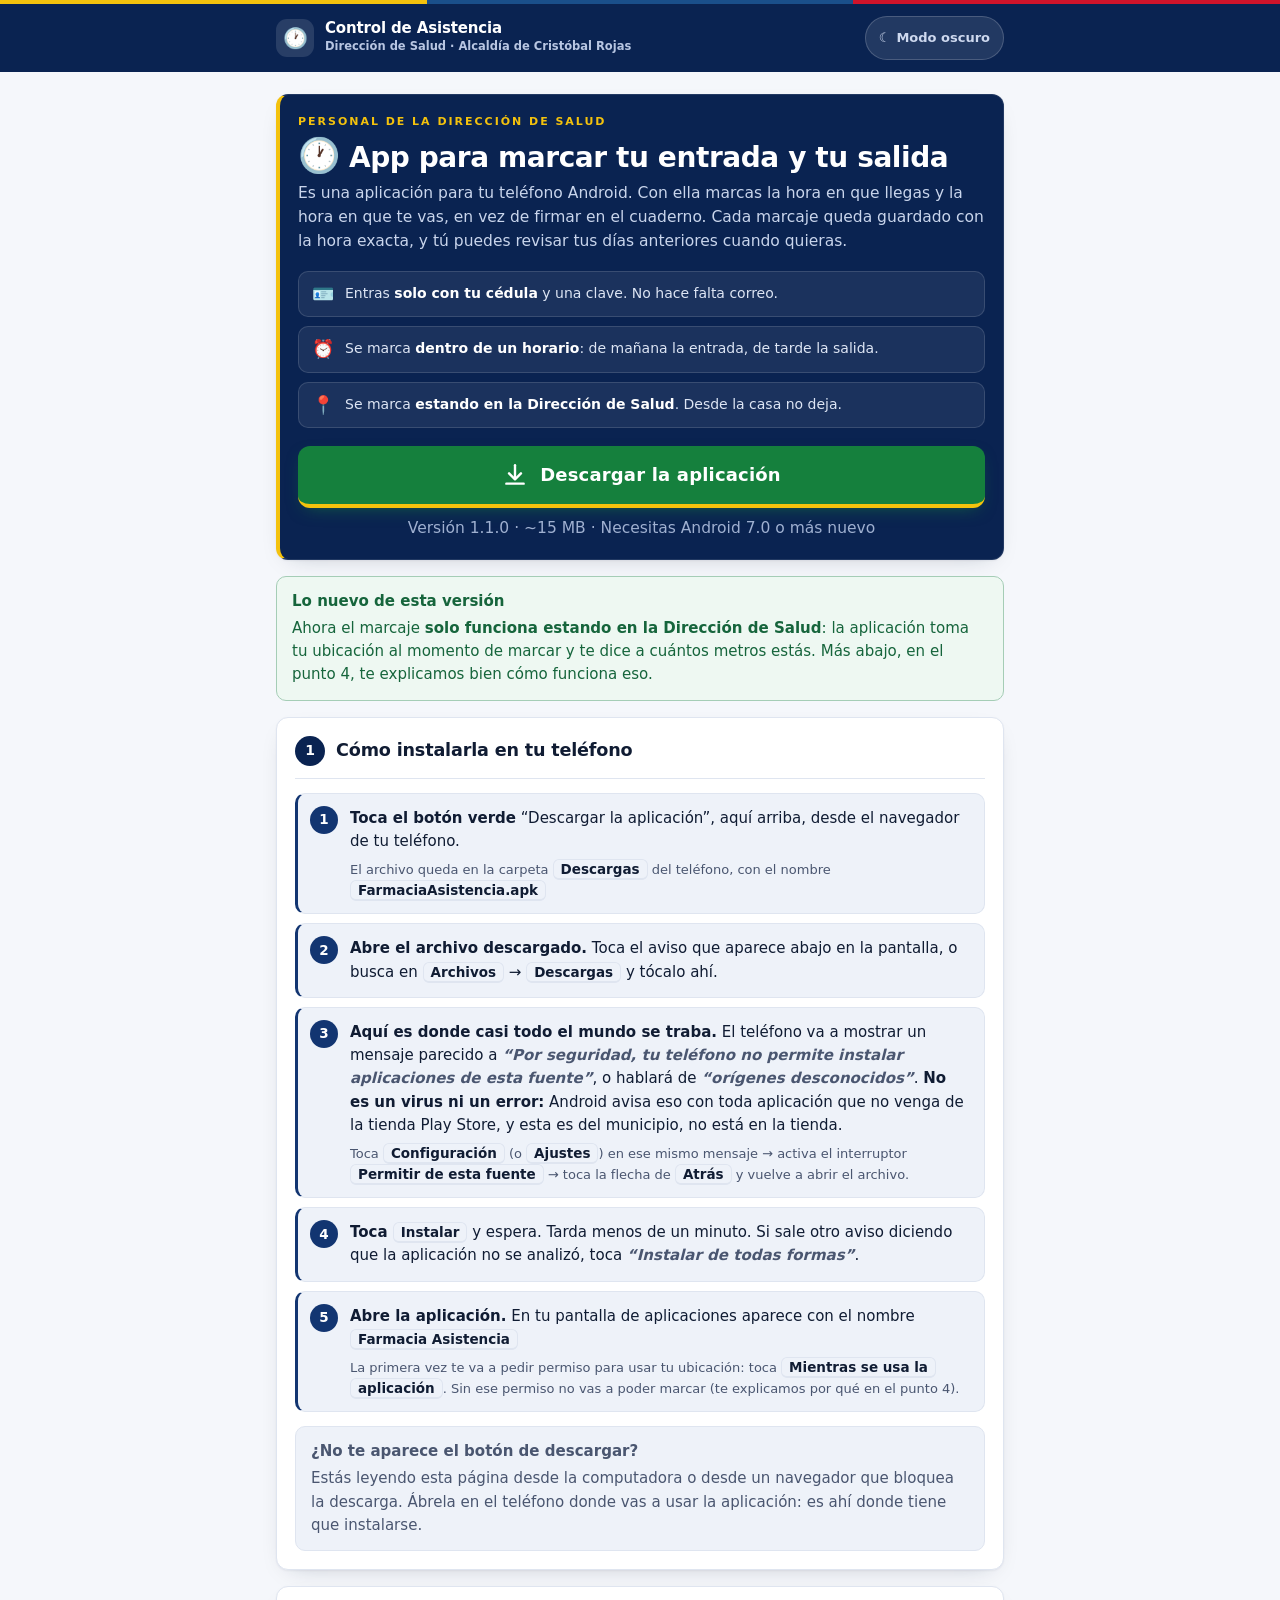
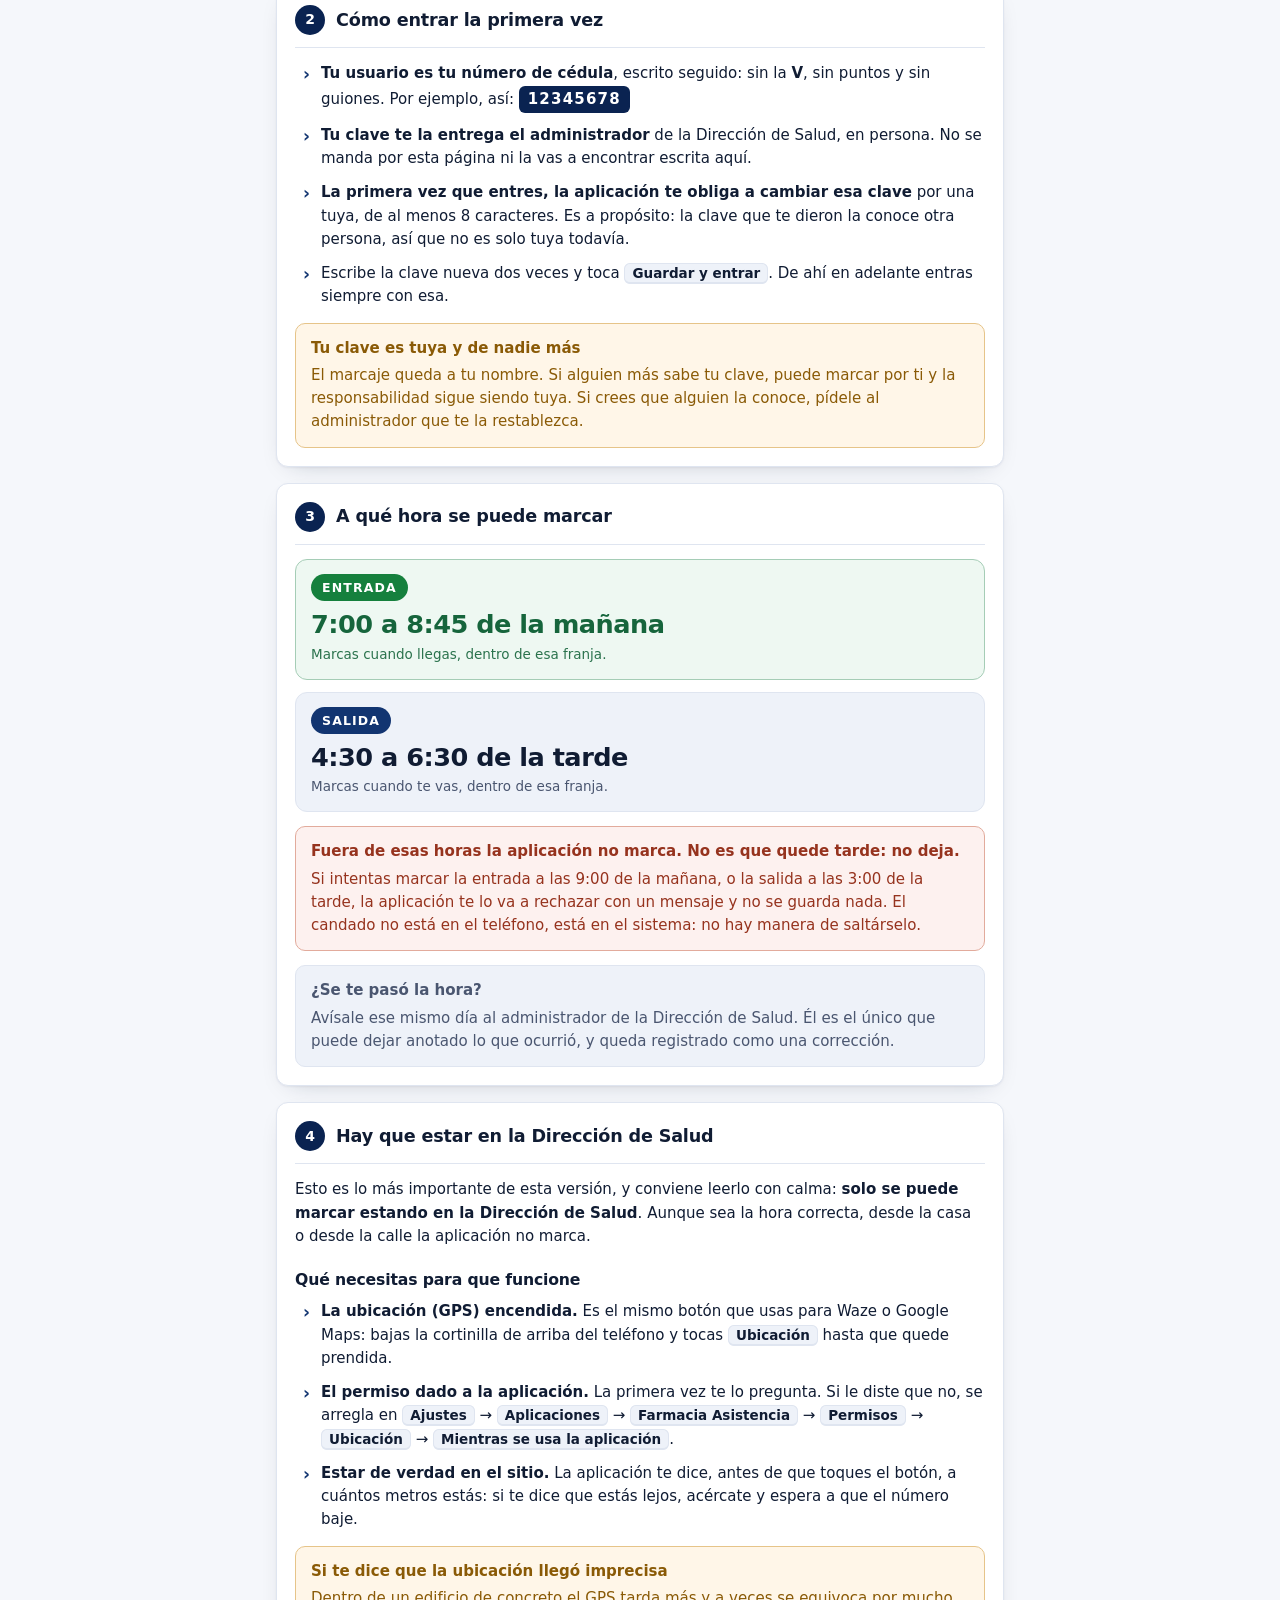
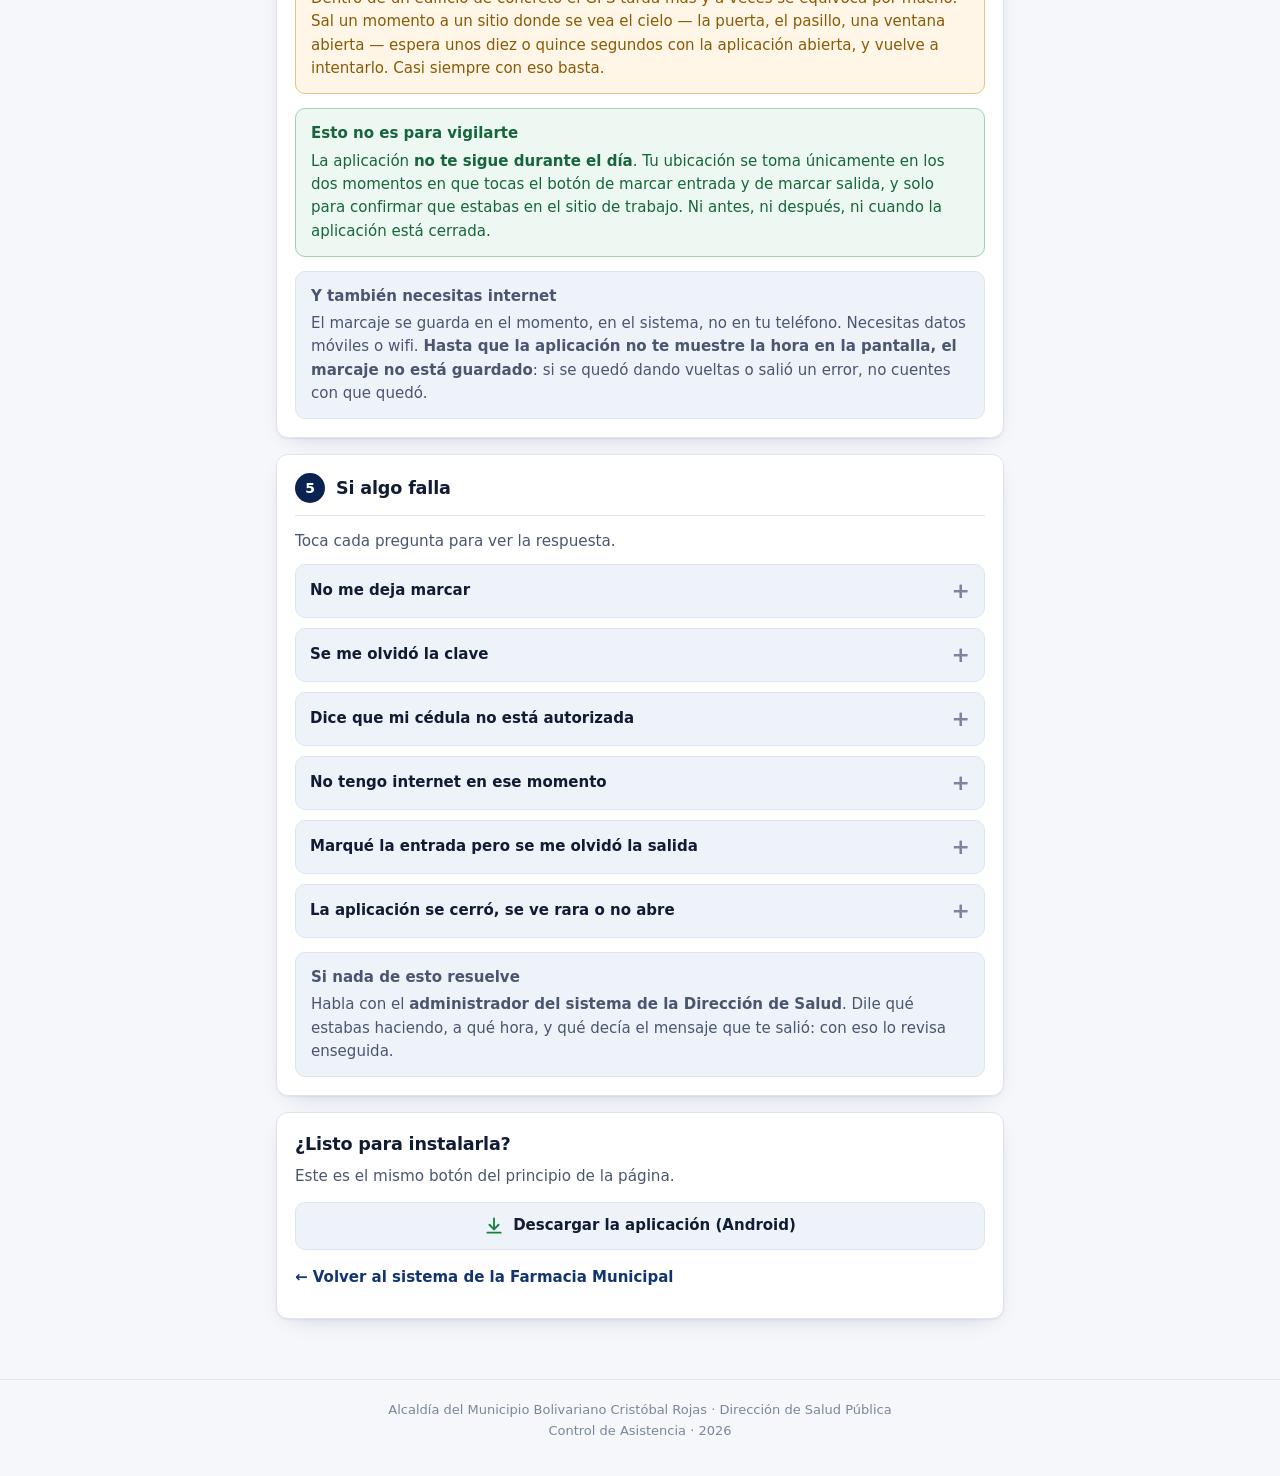
==== app-asistencia.html @ 8bdee4b4 "Ahora puedes elegir sistema arriba: Farmacia o Control de asistencia El selector sale en la barra az" ====
<!doctype html>
<html lang="es">
<head>
<meta charset="utf-8">
<meta name="viewport" content="width=device-width, initial-scale=1, viewport-fit=cover">
<title>App de Asistencia · Dirección de Salud</title>
<meta name="description" content="Descarga la aplicación con la que el personal de la Dirección de Salud marca su entrada y su salida, y aprende a usarla paso a paso.">
<meta name="theme-color" content="#0a2351">
<link rel="icon" href="data:image/svg+xml,<svg xmlns='http://www.w3.org/2000/svg' viewBox='0 0 100 100'><text y='.9em' font-size='90'>🕐</text></svg>">
<style>
/* Los mismos colores del resto del sistema (ver index.html). */
:root{
  --navy:#0a2351; --navy-2:#123571; --gold:#f4c20d;
  --paper:#f5f7fb; --card:#ffffff; --rail:#eef2f9;
  --ink:#101c33; --ink-soft:#4a5670; --ink-faint:#7b869c;
  --line:#dfe5f0;
  --ok-bg:#eef8f2; --ok-line:#a5cdb6; --ok-ink:#16653c;
  --warn-bg:#fff6e8; --warn-line:#e6c489; --warn-ink:#8a5a06;
  --bad-bg:#fdf1ef; --bad-line:#e2ab9c; --bad-ink:#96331e;
  --verde:#15803d; --verde-2:#0f6e30;
  --r:12px; --pad:18px;
  --shadow:0 1px 2px rgba(16,28,51,.05), 0 8px 24px -14px rgba(16,28,51,.28);
}
@media (prefers-color-scheme:dark){
  :root:not([data-theme="light"]){
    --paper:#0b1220; --card:#141d2f; --rail:#101827;
    --ink:#e6ecf7; --ink-soft:#a7b2c8; --ink-faint:#7a8599; --line:#25314a;
    --ok-bg:#122419; --ok-line:#356041; --ok-ink:#8dd3a6;
    --warn-bg:#2a2113; --warn-line:#6d5626; --warn-ink:#e8c073;
    --bad-bg:#2b1917; --bad-line:#7a453a; --bad-ink:#f0a898;
    --verde:#17914a; --verde-2:#1aa354;
    --shadow:0 1px 2px rgba(0,0,0,.45), 0 10px 28px -16px rgba(0,0,0,.85);
  }
}
:root[data-theme="dark"]{
  --paper:#0b1220; --card:#141d2f; --rail:#101827;
  --ink:#e6ecf7; --ink-soft:#a7b2c8; --ink-faint:#7a8599; --line:#25314a;
  --ok-bg:#122419; --ok-line:#356041; --ok-ink:#8dd3a6;
  --warn-bg:#2a2113; --warn-line:#6d5626; --warn-ink:#e8c073;
  --bad-bg:#2b1917; --bad-line:#7a453a; --bad-ink:#f0a898;
  --verde:#17914a; --verde-2:#1aa354;
  --shadow:0 1px 2px rgba(0,0,0,.45), 0 10px 28px -16px rgba(0,0,0,.85);
}

*{box-sizing:border-box}
:root{color-scheme:light dark}
:root[data-theme="light"]{color-scheme:light}
:root[data-theme="dark"]{color-scheme:dark}
html,body{margin:0}
body{
  background:var(--paper); color:var(--ink); min-height:100dvh;
  font-family:"Segoe UI",system-ui,-apple-system,sans-serif;
  font-size:16px; line-height:1.55; -webkit-text-size-adjust:100%;
  -webkit-tap-highlight-color:transparent;
  overflow-wrap:anywhere;
}
.wrap{max-width:760px; margin:0 auto; padding:0 16px}

/* ---------- cintillo y barra de arriba (igual que el sistema) ---------- */
.tricolor{height:4px; display:flex}
.tricolor i{flex:1}
.tricolor i:nth-child(1){background:#f4c20d}
.tricolor i:nth-child(2){background:#1a4f8a}
.tricolor i:nth-child(3){background:#cf142b}

header.top{background:var(--navy); color:#fff; padding:12px 0}
header.top .wrap{display:flex; align-items:center; gap:12px}
.marca{display:flex; align-items:center; gap:11px; min-width:0}
.pastilla{width:38px;height:38px;border-radius:11px;background:rgba(255,255,255,.12);
  display:grid;place-items:center;font-size:20px;flex:none}
.marca b{display:block; font-size:15px; font-weight:800; letter-spacing:-.01em; line-height:1.15}
.marca > span > span{display:block; font-size:11.5px; color:#b8c6e2; font-weight:600}
.top .der{margin-left:auto}
button.tema{display:inline-flex; align-items:center; gap:6px; min-height:44px; font:inherit;
  font-size:13px; font-weight:700; cursor:pointer; color:#cdd8ee;
  background:rgba(255,255,255,.10); border:1px solid rgba(255,255,255,.18);
  padding:6px 13px; border-radius:99px; white-space:nowrap}
button.tema:hover{background:rgba(255,255,255,.20); color:#fff}

/* ---------- cuerpo ---------- */
main{padding:22px 0 60px}
.tarjeta{background:var(--card); border:1px solid var(--line); border-radius:var(--r);
  padding:var(--pad); box-shadow:var(--shadow)}
.tarjeta + .tarjeta{margin-top:16px}
h1{font-size:clamp(1.35rem,5vw,1.75rem); margin:0 0 6px; letter-spacing:-.015em; line-height:1.2}
h2{font-size:1.1rem; margin:0; letter-spacing:-.01em}
h3{font-size:.98rem; margin:20px 0 8px; letter-spacing:-.01em}
p{margin:0} p + p{margin-top:10px}
.sub{color:var(--ink-soft); font-size:.95rem}
.chico{display:block; font-size:12.5px; color:var(--ink-faint); line-height:1.45}
strong{font-weight:750}

/* titulo de seccion con su numero */
.tit{display:flex; align-items:center; gap:11px; margin:0 0 14px;
  padding-bottom:12px; border-bottom:1px solid var(--line)}
.tit .num{flex:none; width:30px; height:30px; border-radius:50%;
  background:var(--navy); color:#fff; display:grid; place-items:center;
  font-size:14px; font-weight:800}
:root[data-theme="dark"] .tit .num{background:var(--navy-2)}
@media (prefers-color-scheme:dark){:root:not([data-theme="light"]) .tit .num{background:var(--navy-2)}}

/* ---------- portada ---------- */
.portada{background:var(--navy); color:#fff;
  border:1px solid rgba(255,255,255,.10); border-left:4px solid var(--gold)}
.portada .etq{display:block; font-size:11px; font-weight:800; letter-spacing:.18em;
  text-transform:uppercase; color:var(--gold); margin-bottom:8px}
.portada h1{color:#fff}
.portada p{color:#c9d5ec; font-size:.97rem}
.portada .icono{font-size:34px; line-height:1}

/* ---------- el boton de descargar ---------- */
.descarga{margin-top:18px}
a.btn-apk{display:flex; align-items:center; justify-content:center; gap:12px;
  width:100%; min-height:62px; padding:14px 16px;
  background:var(--verde); color:#fff; text-decoration:none;
  border:0; border-bottom:4px solid var(--gold); border-radius:12px;
  font-size:18px; font-weight:850; letter-spacing:.01em; text-align:center;
  box-shadow:0 6px 18px -8px rgba(21,128,61,.75)}
a.btn-apk:hover{background:var(--verde-2)}
a.btn-apk:active{transform:translateY(1px)}
a.btn-apk .ic{flex:none}
a.btn-apk-2 svg{flex:none; color:var(--verde)}
.meta-apk{margin-top:9px; text-align:center; font-size:12.5px; color:var(--ink-faint); line-height:1.5}
.portada .meta-apk{color:#9fb0d0}
a.btn-apk-2{display:flex; align-items:center; justify-content:center; gap:9px;
  width:100%; min-height:48px; margin-top:14px; padding:10px 14px;
  border:1px solid var(--line); border-radius:10px; background:var(--rail);
  color:var(--ink); text-decoration:none; font-size:15px; font-weight:750}
a.btn-apk-2:hover{border-color:var(--navy-2)}

/* ---------- resumen de tres puntos ---------- */
.resumen{display:grid; gap:9px; margin-top:18px}
.resumen div{display:flex; gap:11px; align-items:flex-start;
  background:rgba(255,255,255,.07); border:1px solid rgba(255,255,255,.13);
  border-radius:10px; padding:11px 13px; font-size:14px; color:#dde5f4; line-height:1.45}
.resumen div span:first-child{flex:none; font-size:18px; line-height:1.25}
.resumen b{color:#fff; font-weight:800}

/* ---------- pasos numerados ---------- */
ol.pasos{list-style:none; counter-reset:paso; margin:0; padding:0}
ol.pasos > li{counter-increment:paso; position:relative;
  padding:13px 14px 13px 52px; margin-bottom:9px;
  background:var(--rail); border:1px solid var(--line); border-left:3px solid var(--navy-2);
  border-radius:10px; font-size:15px; line-height:1.55}
ol.pasos > li:last-child{margin-bottom:0}
ol.pasos > li::before{content:counter(paso); position:absolute; left:12px; top:12px;
  width:28px; height:28px; border-radius:50%; background:var(--navy-2); color:#fff;
  display:grid; place-items:center; font-size:13.5px; font-weight:800}
ol.pasos .nota{display:block; margin-top:6px; font-size:13px; color:var(--ink-soft); line-height:1.5}

/* ---------- avisos ---------- */
.aviso{border:1px solid; border-radius:10px; padding:13px 15px; font-size:.94rem;
  margin-top:14px; line-height:1.55}
.aviso b{display:block; margin-bottom:4px}
.aviso.ok{background:var(--ok-bg); border-color:var(--ok-line); color:var(--ok-ink)}
.aviso.warn{background:var(--warn-bg); border-color:var(--warn-line); color:var(--warn-ink)}
.aviso.bad{background:var(--bad-bg); border-color:var(--bad-line); color:var(--bad-ink)}
.aviso.neutro{background:var(--rail); border-color:var(--line); color:var(--ink-soft)}

/* ---------- el recuadro de los horarios ---------- */
.horario{display:grid; gap:12px}
.franja{border:1px solid; border-radius:12px; padding:14px 15px}
.franja.ent{background:var(--ok-bg); border-color:var(--ok-line)}
.franja.sal{background:var(--rail); border-color:var(--line)}
.franja .etq{display:inline-block; font-size:12.5px; font-weight:850; letter-spacing:.09em;
  text-transform:uppercase; padding:4px 11px; border-radius:999px; color:#fff}
.franja.ent .etq{background:var(--verde)}
.franja.sal .etq{background:var(--navy-2)}
.franja .hora{display:block; margin-top:9px; font-size:clamp(1.25rem,6.5vw,1.6rem);
  font-weight:850; letter-spacing:-.02em; line-height:1.15; font-variant-numeric:tabular-nums}
.franja.ent .hora{color:var(--ok-ink)}
.franja.sal .hora{color:var(--ink)}
.franja .det{display:block; margin-top:4px; font-size:13.5px; color:var(--ink-soft)}
.franja.ent .det{color:var(--ok-ink); opacity:.9}

/* ---------- listas con viñeta propia ---------- */
ul.puntos{list-style:none; margin:0; padding:0}
ul.puntos li{position:relative; padding:0 0 0 26px; margin-top:11px; font-size:15px; line-height:1.55}
ul.puntos li:first-child{margin-top:0}
ul.puntos li::before{content:"›"; position:absolute; left:8px; top:-1px;
  color:var(--navy-2); font-weight:900; font-size:17px}
:root[data-theme="dark"] ul.puntos li::before{color:var(--gold)}
@media (prefers-color-scheme:dark){:root:not([data-theme="light"]) ul.puntos li::before{color:var(--gold)}}

/* ---------- preguntas que se abren ---------- */
details.pregunta{border:1px solid var(--line); border-radius:10px; background:var(--rail);
  margin-top:10px; overflow:hidden}
details.pregunta[open]{background:var(--card); border-color:var(--navy-2)}
details.pregunta > summary{list-style:none; cursor:pointer; display:flex; gap:10px;
  align-items:center; min-height:52px; padding:12px 14px;
  font-size:15px; font-weight:750; color:var(--ink)}
details.pregunta > summary::-webkit-details-marker{display:none}
details.pregunta > summary::after{content:"+"; margin-left:auto; flex:none;
  font-size:22px; font-weight:800; color:var(--ink-faint); line-height:1}
details.pregunta[open] > summary::after{content:"–"; color:var(--navy-2)}
details.pregunta .cuerpo{padding:0 14px 14px; font-size:14.5px; color:var(--ink-soft); line-height:1.6}
details.pregunta .cuerpo b{color:var(--ink)}
details.pregunta .cuerpo p + p{margin-top:9px}

/* ---------- varios ---------- */
/* <kbd> = lo que dice un boton del telefono. Se deja partir en varias
   lineas: en 375 px si va con "nowrap" se sale de la pantalla. */
kbd{display:inline; background:var(--rail); border:1px solid var(--line);
  border-bottom-width:2px; border-radius:6px; padding:1px 7px; font:inherit;
  font-size:13.5px; font-weight:750; color:var(--ink);
  white-space:normal; overflow-wrap:anywhere;
  box-decoration-break:clone; -webkit-box-decoration-break:clone}
/* .frase = un mensaje largo que muestra el telefono. Como ficha se
   partiria en pedazos feos, asi que va entre comillas y en cursiva. */
.frase{font-style:italic; color:var(--ink-soft); font-weight:650}
.cedula-ej{display:inline-block; background:var(--navy); color:#fff; border-radius:6px;
  padding:2px 9px; font-weight:800; letter-spacing:.08em; font-variant-numeric:tabular-nums}
a.volver{display:inline-flex; align-items:center; min-height:44px; margin-top:6px;
  color:var(--navy-2); font-weight:750; font-size:15px; text-decoration:none}
a.volver:hover{text-decoration:underline}
:root[data-theme="dark"] a.volver{color:#9db9ee}
@media (prefers-color-scheme:dark){:root:not([data-theme="light"]) a.volver{color:#9db9ee}}
footer{border-top:1px solid var(--line); padding:20px 0 34px; color:var(--ink-faint);
  font-size:13px; text-align:center; line-height:1.6}

@media (max-width:560px){
  .wrap{padding:0 14px}
  main{padding:16px 0 46px}
  .tarjeta{padding:15px}
  .marca > span > span{display:none}
  ol.pasos > li{padding:12px 12px 12px 48px; font-size:14.5px}
}
</style>
<script>
/* El modo claro u oscuro, igual que en el resto del sistema. Se aplica
   aqui arriba, antes de que se pinte nada: si se hiciera al final, la
   pagina saldria un instante con el color equivocado. */
(function () {
  var LLAVE = 'farmacia_tema';
  var guardado = null;
  try { guardado = localStorage.getItem(LLAVE); } catch (e) { guardado = null; }
  if (guardado === 'claro' || guardado === 'oscuro') {
    document.documentElement.setAttribute('data-theme', guardado === 'claro' ? 'light' : 'dark');
  }
  window.FARMTEMA = {
    llave: LLAVE,
    actual: function () {
      var e = document.documentElement.getAttribute('data-theme');
      if (e === 'light') return 'claro';
      if (e === 'dark') return 'oscuro';
      try {
        return window.matchMedia && window.matchMedia('(prefers-color-scheme: dark)').matches
          ? 'oscuro' : 'claro';
      } catch (x) { return 'claro'; }
    },
    poner: function (cual) {
      document.documentElement.setAttribute('data-theme', cual === 'claro' ? 'light' : 'dark');
      try { localStorage.setItem(LLAVE, cual); } catch (e) { /* modo privado */ }
      var m = document.querySelector('meta[name="theme-color"]');
      if (m) m.setAttribute('content', cual === 'claro' ? '#0a2351' : '#0b1220');
    }
  };
})();
</script>
</head>
<body>
<div class="tricolor"><i></i><i></i><i></i></div>

<header class="top">
  <div class="wrap">
    <div class="marca">
      <span class="pastilla" aria-hidden="true">🕐</span>
      <span>
        <b>Control de Asistencia</b>
        <span>Dirección de Salud · Alcaldía de Cristóbal Rojas</span>
      </span>
    </div>
    <div class="der">
      <button class="tema" id="btnTema" type="button" aria-live="polite">
        <span aria-hidden="true">☀</span><span class="tema-txt">Modo claro</span>
      </button>
    </div>
  </div>
</header>

<main>
  <div class="wrap">

    <!-- ═══════════ 1. QUÉ ES Y PARA QUÉ SIRVE + DESCARGA ═══════════ -->
    <section class="tarjeta portada">
      <span class="etq">Personal de la Dirección de Salud</span>
      <h1><span class="icono" aria-hidden="true">🕐</span> App para marcar tu entrada y tu salida</h1>
      <p>
        Es una aplicación para tu teléfono Android. Con ella marcas la hora en que llegas
        y la hora en que te vas, en vez de firmar en el cuaderno. Cada marcaje queda
        guardado con la hora exacta, y tú puedes revisar tus días anteriores cuando quieras.
      </p>

      <div class="resumen">
        <div><span aria-hidden="true">🪪</span><span>Entras <b>solo con tu cédula</b> y una clave. No hace falta correo.</span></div>
        <div><span aria-hidden="true">⏰</span><span>Se marca <b>dentro de un horario</b>: de mañana la entrada, de tarde la salida.</span></div>
        <div><span aria-hidden="true">📍</span><span>Se marca <b>estando en la Dirección de Salud</b>. Desde la casa no deja.</span></div>
      </div>

      <div class="descarga">
        <a class="btn-apk" href="descargas/FarmaciaAsistencia.apk" download="FarmaciaAsistencia.apk">
          <svg class="ic" viewBox="0 0 24 24" width="26" height="26" fill="none"
               stroke="currentColor" stroke-width="2.2" stroke-linecap="round"
               stroke-linejoin="round" aria-hidden="true">
            <path d="M12 3v12"></path><path d="M6.5 10.5L12 16l5.5-5.5"></path>
            <path d="M4 20h16"></path>
          </svg>
          Descargar la aplicación
        </a>

        <!-- ══════════════════════════════════════════════════════════════
             ⬇⬇ ACTUALIZAR AL PUBLICAR UN APK NUEVO — SOLO ESTOS DOS DATOS ⬇⬇
                · la versión  →  <span id="version-app">
                · el peso     →  <span id="peso-app">
             El archivo se reemplaza en  descargas/FarmaciaAsistencia.apk
             (si además cambian las novedades, están más abajo, en el
              recuadro marcado "NOVEDADES DE ESTA VERSIÓN")
             ══════════════════════════════════════════════════════════════ -->
        <p class="meta-apk">
          Versión <span id="version-app">1.1.0</span> ·
          <span id="peso-app">~15 MB</span> ·
          Necesitas Android 7.0 o más nuevo
        </p>
        <!-- ⬆⬆ FIN DEL HUECO DE VERSIÓN Y PESO ⬆⬆ -->
      </div>
    </section>

    <!-- ═══════════ NOVEDADES DE ESTA VERSIÓN ═══════════ -->
    <div class="aviso ok" style="margin:16px 0">
      <b>Lo nuevo de esta versión</b>
      Ahora el marcaje <strong>solo funciona estando en la Dirección de Salud</strong>:
      la aplicación toma tu ubicación al momento de marcar y te dice a cuántos metros
      estás. Más abajo, en el punto 4, te explicamos bien cómo funciona eso.
    </div>

    <!-- ═══════════ 2. INSTALACIÓN ═══════════ -->
    <section class="tarjeta">
      <div class="tit"><span class="num">1</span><h2>Cómo instalarla en tu teléfono</h2></div>

      <ol class="pasos">
        <li>
          <strong>Toca el botón verde</strong> “Descargar la aplicación”, aquí arriba,
          desde el navegador de tu teléfono.
          <span class="nota">El archivo queda en la carpeta <kbd>Descargas</kbd> del teléfono,
          con el nombre <kbd>FarmaciaAsistencia.apk</kbd></span>
        </li>
        <li>
          <strong>Abre el archivo descargado.</strong> Toca el aviso que aparece abajo en la
          pantalla, o busca en <kbd>Archivos</kbd> → <kbd>Descargas</kbd> y tócalo ahí.
        </li>
        <li>
          <strong>Aquí es donde casi todo el mundo se traba.</strong> El teléfono va a mostrar
          un mensaje parecido a <span class="frase">“Por seguridad, tu teléfono no permite
          instalar aplicaciones de esta fuente”</span>, o hablará de
          <span class="frase">“orígenes desconocidos”</span>.
          <strong>No es un virus ni un error:</strong> Android avisa eso con toda aplicación que
          no venga de la tienda Play Store, y esta es del municipio, no está en la tienda.
          <span class="nota">Toca <kbd>Configuración</kbd> (o <kbd>Ajustes</kbd>) en ese mismo
          mensaje → activa el interruptor <kbd>Permitir de esta fuente</kbd> → toca la flecha de
          <kbd>Atrás</kbd> y vuelve a abrir el archivo.</span>
        </li>
        <li>
          <strong>Toca <kbd>Instalar</kbd></strong> y espera. Tarda menos de un minuto.
          Si sale otro aviso diciendo que la aplicación no se analizó, toca
          <span class="frase">“Instalar de todas formas”</span>.
        </li>
        <li>
          <strong>Abre la aplicación.</strong> En tu pantalla de aplicaciones aparece con el
          nombre <kbd>Farmacia Asistencia</kbd>
          <span class="nota">La primera vez te va a pedir permiso para usar tu ubicación:
          toca <kbd>Mientras se usa la aplicación</kbd>. Sin ese permiso no vas a poder marcar
          (te explicamos por qué en el punto 4).</span>
        </li>
      </ol>

      <div class="aviso neutro">
        <b>¿No te aparece el botón de descargar?</b>
        Estás leyendo esta página desde la computadora o desde un navegador que bloquea la
        descarga. Ábrela en el teléfono donde vas a usar la aplicación: es ahí donde tiene
        que instalarse.
      </div>
    </section>

    <!-- ═══════════ 3. CÓMO SE ENTRA ═══════════ -->
    <section class="tarjeta">
      <div class="tit"><span class="num">2</span><h2>Cómo entrar la primera vez</h2></div>

      <ul class="puntos">
        <li>
          <strong>Tu usuario es tu número de cédula</strong>, escrito seguido:
          sin la <strong>V</strong>, sin puntos y sin guiones.
          Por ejemplo, así: <span class="cedula-ej">12345678</span>
        </li>
        <li>
          <strong>Tu clave te la entrega el administrador</strong> de la Dirección de Salud, en
          persona. No se manda por esta página ni la vas a encontrar escrita aquí.
        </li>
        <li>
          <strong>La primera vez que entres, la aplicación te obliga a cambiar esa clave</strong>
          por una tuya, de al menos 8 caracteres. Es a propósito: la clave que te dieron la
          conoce otra persona, así que no es solo tuya todavía.
        </li>
        <li>
          Escribe la clave nueva dos veces y toca <kbd>Guardar y entrar</kbd>. De ahí en
          adelante entras siempre con esa.
        </li>
      </ul>

      <div class="aviso warn">
        <b>Tu clave es tuya y de nadie más</b>
        El marcaje queda a tu nombre. Si alguien más sabe tu clave, puede marcar por ti y la
        responsabilidad sigue siendo tuya. Si crees que alguien la conoce, pídele al
        administrador que te la restablezca.
      </div>
    </section>

    <!-- ═══════════ 4. LOS HORARIOS ═══════════ -->
    <section class="tarjeta">
      <div class="tit"><span class="num">3</span><h2>A qué hora se puede marcar</h2></div>

      <div class="horario">
        <div class="franja ent">
          <span class="etq">Entrada</span>
          <span class="hora">7:00 a 8:45 de la mañana</span>
          <span class="det">Marcas cuando llegas, dentro de esa franja.</span>
        </div>
        <div class="franja sal">
          <span class="etq">Salida</span>
          <span class="hora">4:30 a 6:30 de la tarde</span>
          <span class="det">Marcas cuando te vas, dentro de esa franja.</span>
        </div>
      </div>

      <div class="aviso bad">
        <b>Fuera de esas horas la aplicación no marca. No es que quede tarde: no deja.</b>
        Si intentas marcar la entrada a las 9:00 de la mañana, o la salida a las 3:00 de la
        tarde, la aplicación te lo va a rechazar con un mensaje y no se guarda nada. El
        candado no está en el teléfono, está en el sistema: no hay manera de saltárselo.
      </div>

      <div class="aviso neutro">
        <b>¿Se te pasó la hora?</b>
        Avísale ese mismo día al administrador de la Dirección de Salud. Él es el único que
        puede dejar anotado lo que ocurrió, y queda registrado como una corrección.
      </div>
    </section>

    <!-- ═══════════ 5. LA UBICACIÓN ═══════════ -->
    <section class="tarjeta">
      <div class="tit"><span class="num">4</span><h2>Hay que estar en la Dirección de Salud</h2></div>

      <p style="font-size:15px">
        Esto es lo más importante de esta versión, y conviene leerlo con calma:
        <strong>solo se puede marcar estando en la Dirección de Salud</strong>. Aunque sea la
        hora correcta, desde la casa o desde la calle la aplicación no marca.
      </p>

      <h3>Qué necesitas para que funcione</h3>
      <ul class="puntos">
        <li>
          <strong>La ubicación (GPS) encendida.</strong> Es el mismo botón que usas para Waze o
          Google Maps: bajas la cortinilla de arriba del teléfono y tocas
          <kbd>Ubicación</kbd> hasta que quede prendida.
        </li>
        <li>
          <strong>El permiso dado a la aplicación.</strong> La primera vez te lo pregunta.
          Si le diste que no, se arregla en <kbd>Ajustes</kbd> → <kbd>Aplicaciones</kbd> →
          <kbd>Farmacia Asistencia</kbd> → <kbd>Permisos</kbd> → <kbd>Ubicación</kbd> →
          <kbd>Mientras se usa la aplicación</kbd>.
        </li>
        <li>
          <strong>Estar de verdad en el sitio.</strong> La aplicación te dice, antes de que
          toques el botón, a cuántos metros estás: si te dice que estás lejos, acércate y
          espera a que el número baje.
        </li>
      </ul>

      <div class="aviso warn">
        <b>Si te dice que la ubicación llegó imprecisa</b>
        Dentro de un edificio de concreto el GPS tarda más y a veces se equivoca por mucho.
        Sal un momento a un sitio donde se vea el cielo — la puerta, el pasillo, una ventana
        abierta — espera unos diez o quince segundos con la aplicación abierta, y vuelve a
        intentarlo. Casi siempre con eso basta.
      </div>

      <div class="aviso ok">
        <b>Esto no es para vigilarte</b>
        La aplicación <strong>no te sigue durante el día</strong>. Tu ubicación se toma
        únicamente en los dos momentos en que tocas el botón de marcar entrada y de marcar
        salida, y solo para confirmar que estabas en el sitio de trabajo. Ni antes, ni
        después, ni cuando la aplicación está cerrada.
      </div>

      <div class="aviso neutro">
        <b>Y también necesitas internet</b>
        El marcaje se guarda en el momento, en el sistema, no en tu teléfono. Necesitas datos
        móviles o wifi. <strong>Hasta que la aplicación no te muestre la hora en la pantalla,
        el marcaje no está guardado</strong>: si se quedó dando vueltas o salió un error,
        no cuentes con que quedó.
      </div>
    </section>

    <!-- ═══════════ 6. SI ALGO FALLA ═══════════ -->
    <section class="tarjeta">
      <div class="tit"><span class="num">5</span><h2>Si algo falla</h2></div>
      <p class="sub" style="margin-bottom:4px">Toca cada pregunta para ver la respuesta.</p>

      <details class="pregunta">
        <summary>No me deja marcar</summary>
        <div class="cuerpo">
          <p>Lee el mensaje que salió en la pantalla, porque ahí está el motivo. Solo hay cuatro:</p>
          <p><b>1. “Fuera del horario permitido”.</b> Estás intentando marcar fuera de las franjas:
          entrada de 7:00 a 8:45 de la mañana, salida de 4:30 a 6:30 de la tarde. No hay nada que
          hacer desde el teléfono; avísale al administrador.</p>
          <p><b>2. “Estás a tantos metros de la Dirección de Salud”.</b> No estás en el sitio, o el
          GPS todavía no se ha afinado. Acércate, sal donde se vea el cielo, espera unos segundos
          e inténtalo otra vez.</p>
          <p><b>3. “La ubicación llegó muy imprecisa”.</b> Tu teléfono está dando una ubicación
          sacada de la antena, no del GPS. Enciende la ubicación, sal a un sitio despejado y
          espera un momento.</p>
          <p><b>4. “Ya marcaste”.</b> La entrada y la salida se marcan una sola vez por día. Si
          la hora que quedó está mal, solo el administrador puede corregirla.</p>
        </div>
      </details>

      <details class="pregunta">
        <summary>Se me olvidó la clave</summary>
        <div class="cuerpo">
          <p>Pídele al <b>administrador de la Dirección de Salud</b> que te la restablezca. Él te
          entrega una clave provisional y, al entrar con ella, la aplicación te va a pedir de
          nuevo que pongas una tuya.</p>
          <p>Nadie puede ver tu clave actual, ni el administrador: el sistema solo la puede
          reemplazar. Por eso no hay forma de “recordártela”.</p>
        </div>
      </details>

      <details class="pregunta">
        <summary>Dice que mi cédula no está autorizada</summary>
        <div class="cuerpo">
          <p>Primero revisa cómo la escribiste: <b>solo los números</b>, sin la V, sin puntos y
          sin guiones. <span class="cedula-ej">12345678</span></p>
          <p>Si está bien escrita y sigue sin entrar, es que todavía no te han dado de alta, o tu
          cuenta está desactivada. Eso lo resuelve el administrador en un minuto desde el panel
          del sistema.</p>
        </div>
      </details>

      <details class="pregunta">
        <summary>No tengo internet en ese momento</summary>
        <div class="cuerpo">
          <p>El marcaje <b>no queda pendiente</b> ni se guarda para después: si no hay conexión,
          no se marcó. Busca señal o conéctate a un wifi y marca de una vez, siempre dentro de
          la franja de horario.</p>
          <p>Si la franja se venció mientras peleabas con la señal, avísale al administrador ese
          mismo día para que lo deje anotado.</p>
        </div>
      </details>

      <details class="pregunta">
        <summary>Marqué la entrada pero se me olvidó la salida</summary>
        <div class="cuerpo">
          <p>Después de las 6:30 de la tarde ya no se puede marcar salida, y el día queda con la
          entrada sola. Avísale al administrador para que lo corrija y quede claro a qué hora te
          fuiste.</p>
        </div>
      </details>

      <details class="pregunta">
        <summary>La aplicación se cerró, se ve rara o no abre</summary>
        <div class="cuerpo">
          <p>Ciérrala por completo y vuelve a abrirla. Si sigue igual, vuelve a esta página desde
          el teléfono, descarga otra vez el archivo e instálalo encima: <b>no pierdes nada</b>,
          tus marcajes están guardados en el sistema, no en el teléfono.</p>
        </div>
      </details>

      <div class="aviso neutro">
        <b>Si nada de esto resuelve</b>
        Habla con el <strong>administrador del sistema de la Dirección de Salud</strong>. Dile
        qué estabas haciendo, a qué hora, y qué decía el mensaje que te salió: con eso lo
        revisa enseguida.
      </div>
    </section>

    <!-- ═══════════ CIERRE ═══════════ -->
    <section class="tarjeta">
      <h2>¿Listo para instalarla?</h2>
      <p class="sub" style="margin-top:6px">Este es el mismo botón del principio de la página.</p>
      <a class="btn-apk-2" href="descargas/FarmaciaAsistencia.apk" download="FarmaciaAsistencia.apk">
        <svg viewBox="0 0 24 24" width="20" height="20" fill="none" stroke="currentColor"
             stroke-width="2.2" stroke-linecap="round" stroke-linejoin="round" aria-hidden="true">
          <path d="M12 3v12"></path><path d="M6.5 10.5L12 16l5.5-5.5"></path>
          <path d="M4 20h16"></path>
        </svg>
        Descargar la aplicación (Android)
      </a>
      <a class="volver" href="index.html">← Volver al sistema de la Farmacia Municipal</a>
    </section>

  </div>
</main>

<footer>
  <div class="wrap">
    Alcaldía del Municipio Bolivariano Cristóbal Rojas · Dirección de Salud Pública<br>
    Control de Asistencia · <span id="pie"></span>
  </div>
</footer>

<script>
/* El boton de cambiar entre modo claro y oscuro. */
(function () {
  var boton = document.getElementById('btnTema');
  if (!boton || !window.FARMTEMA) return;

  function pintar() {
    var ahora = window.FARMTEMA.actual();
    var icono = boton.querySelector('span[aria-hidden]');
    var texto = boton.querySelector('.tema-txt');
    /* El boton ofrece lo CONTRARIO de lo que se esta viendo. */
    if (ahora === 'oscuro') {
      if (icono) icono.textContent = '☀';
      if (texto) texto.textContent = 'Modo claro';
      boton.setAttribute('aria-label', 'Cambiar a modo claro');
    } else {
      if (icono) icono.textContent = '☾';
      if (texto) texto.textContent = 'Modo oscuro';
      boton.setAttribute('aria-label', 'Cambiar a modo oscuro');
    }
  }

  boton.addEventListener('click', function () {
    window.FARMTEMA.poner(window.FARMTEMA.actual() === 'oscuro' ? 'claro' : 'oscuro');
    pintar();
  });

  pintar();

  /* El año del pie, para no dejarlo escrito a mano. */
  var pie = document.getElementById('pie');
  if (pie) pie.textContent = new Date().getFullYear();
})();
</script>
</body>
</html>
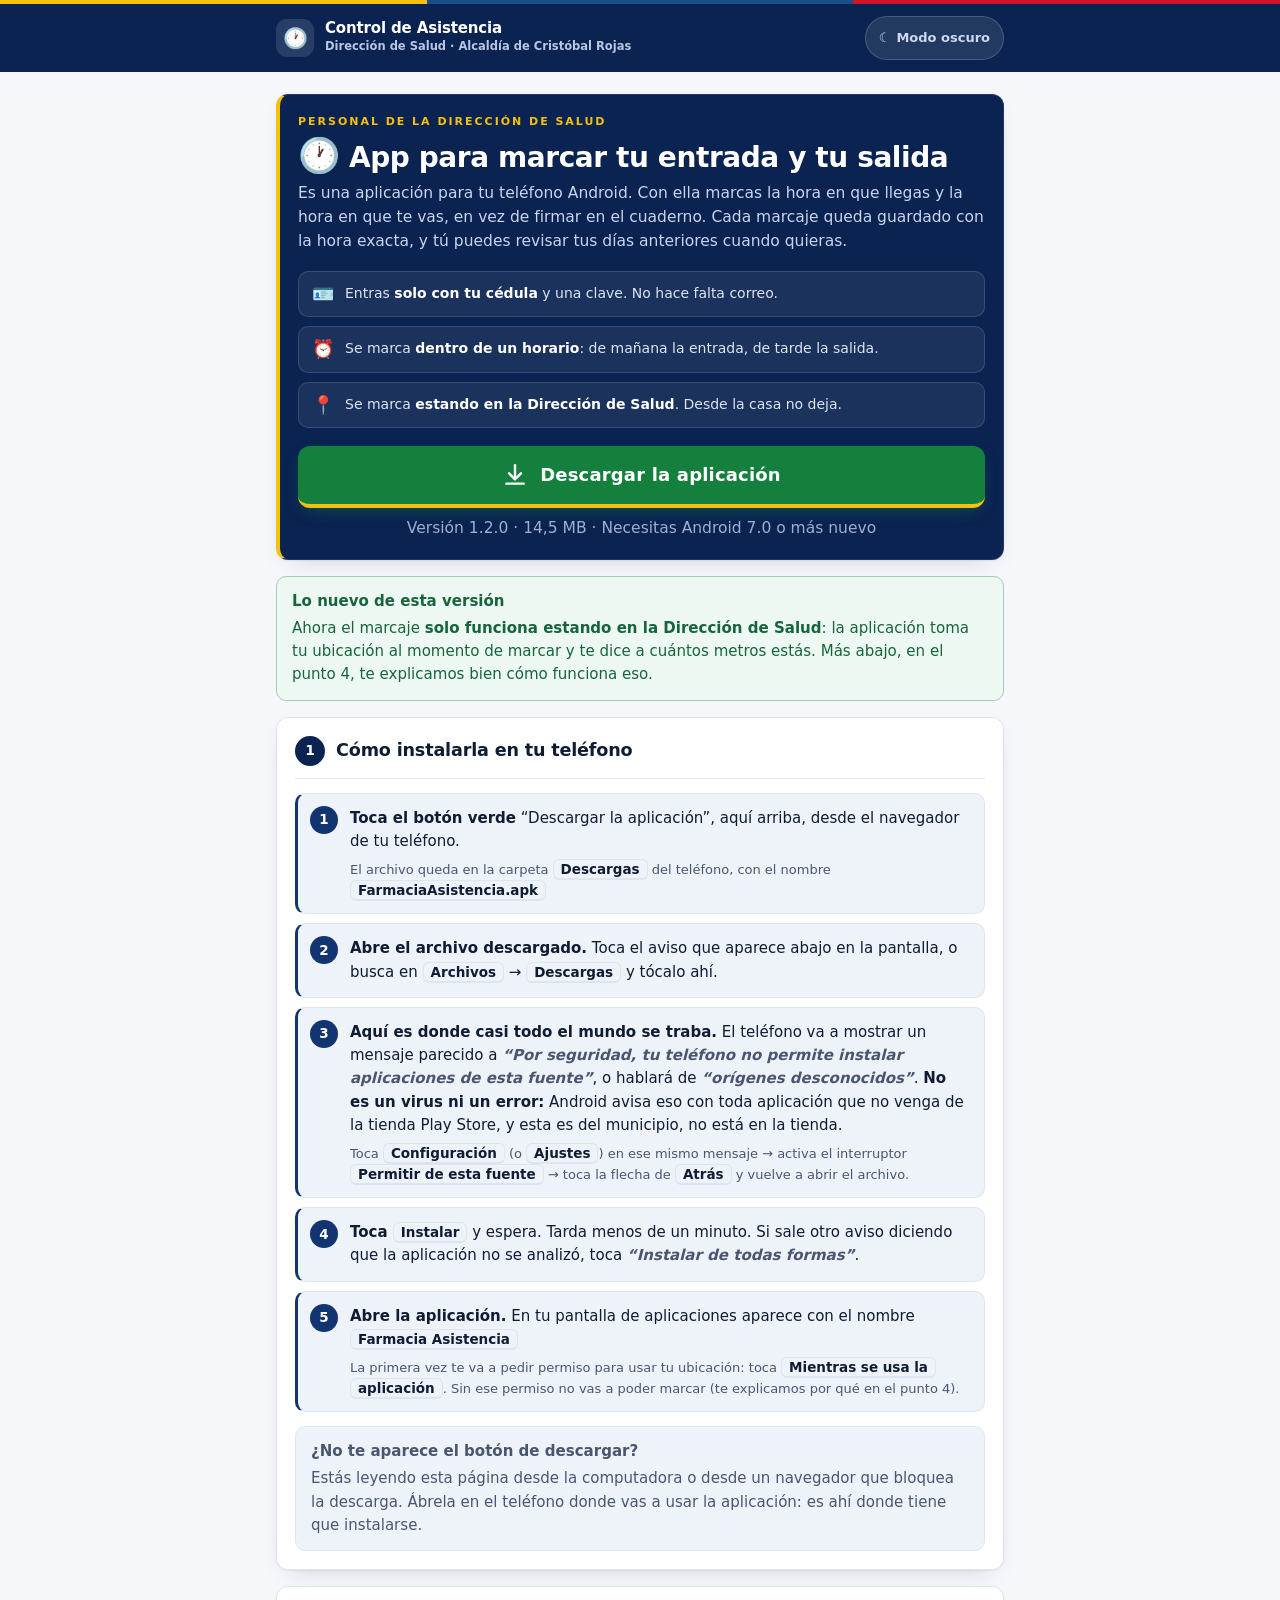
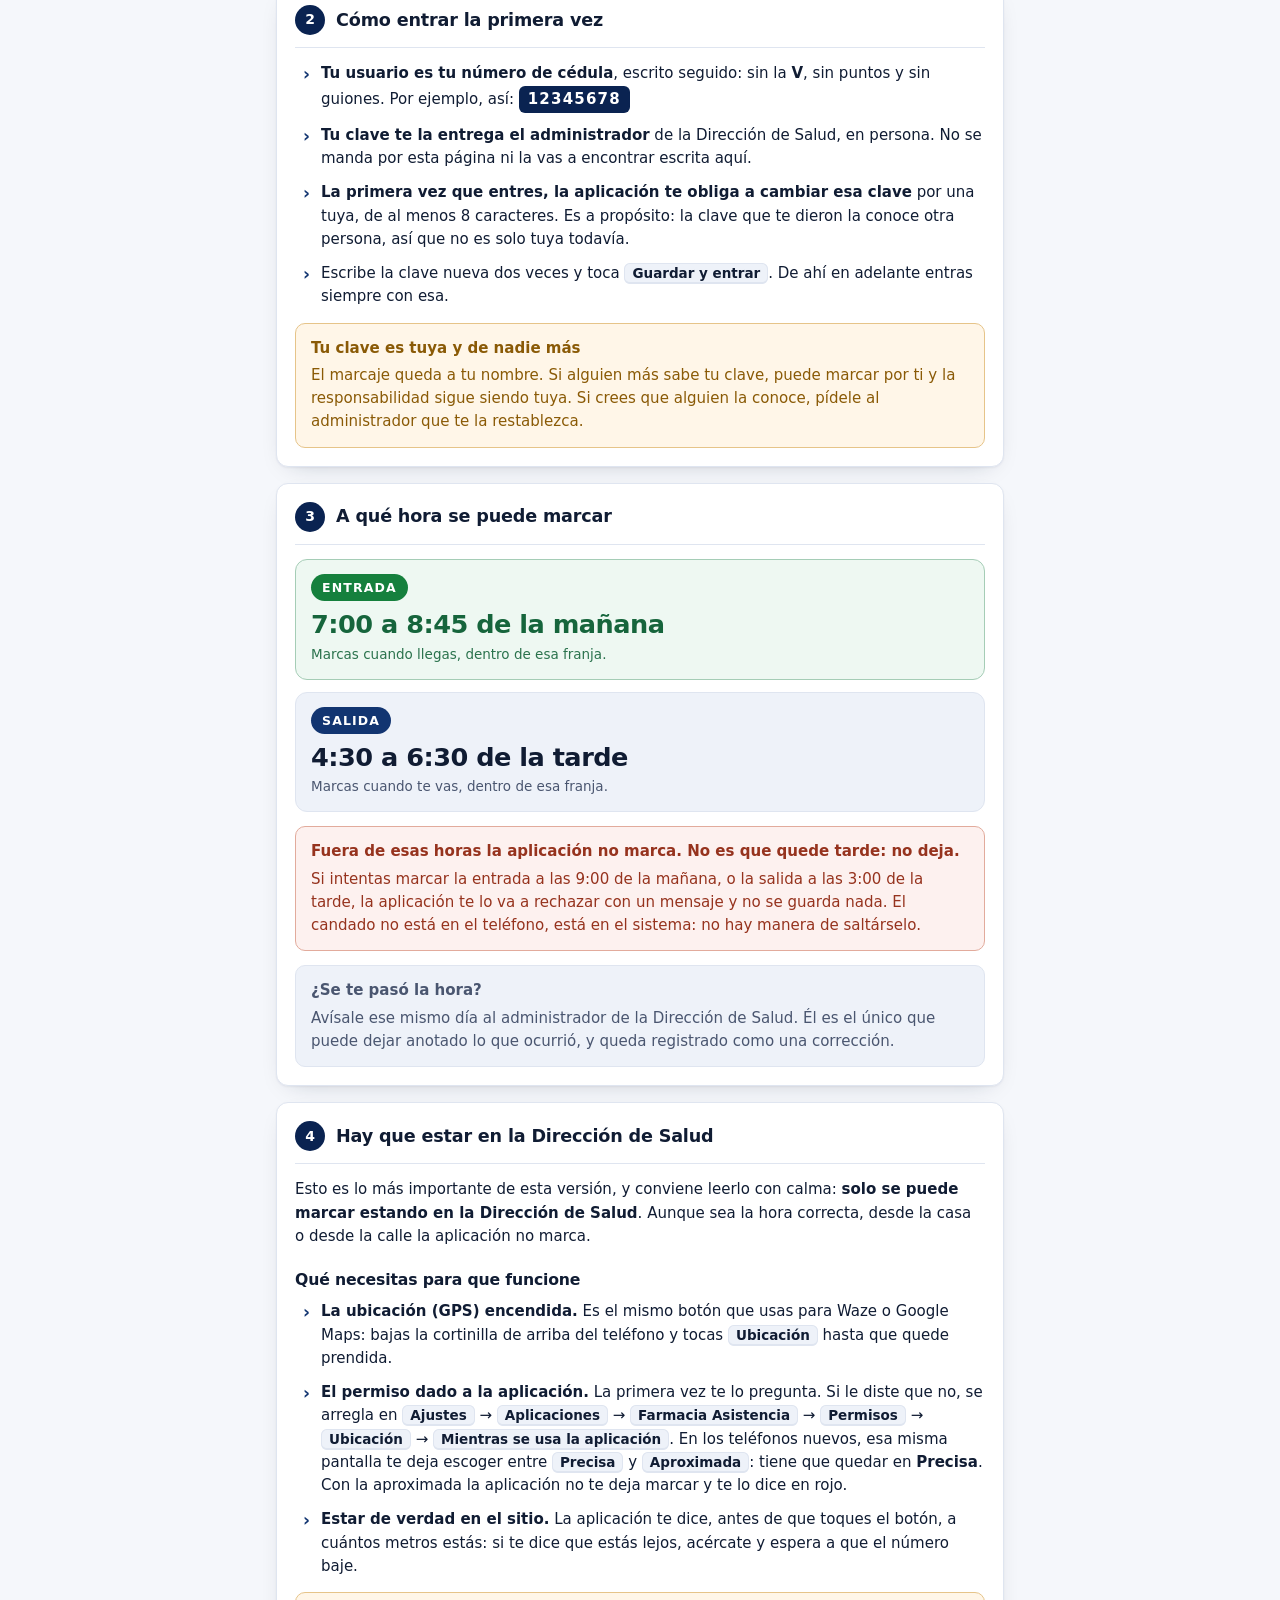
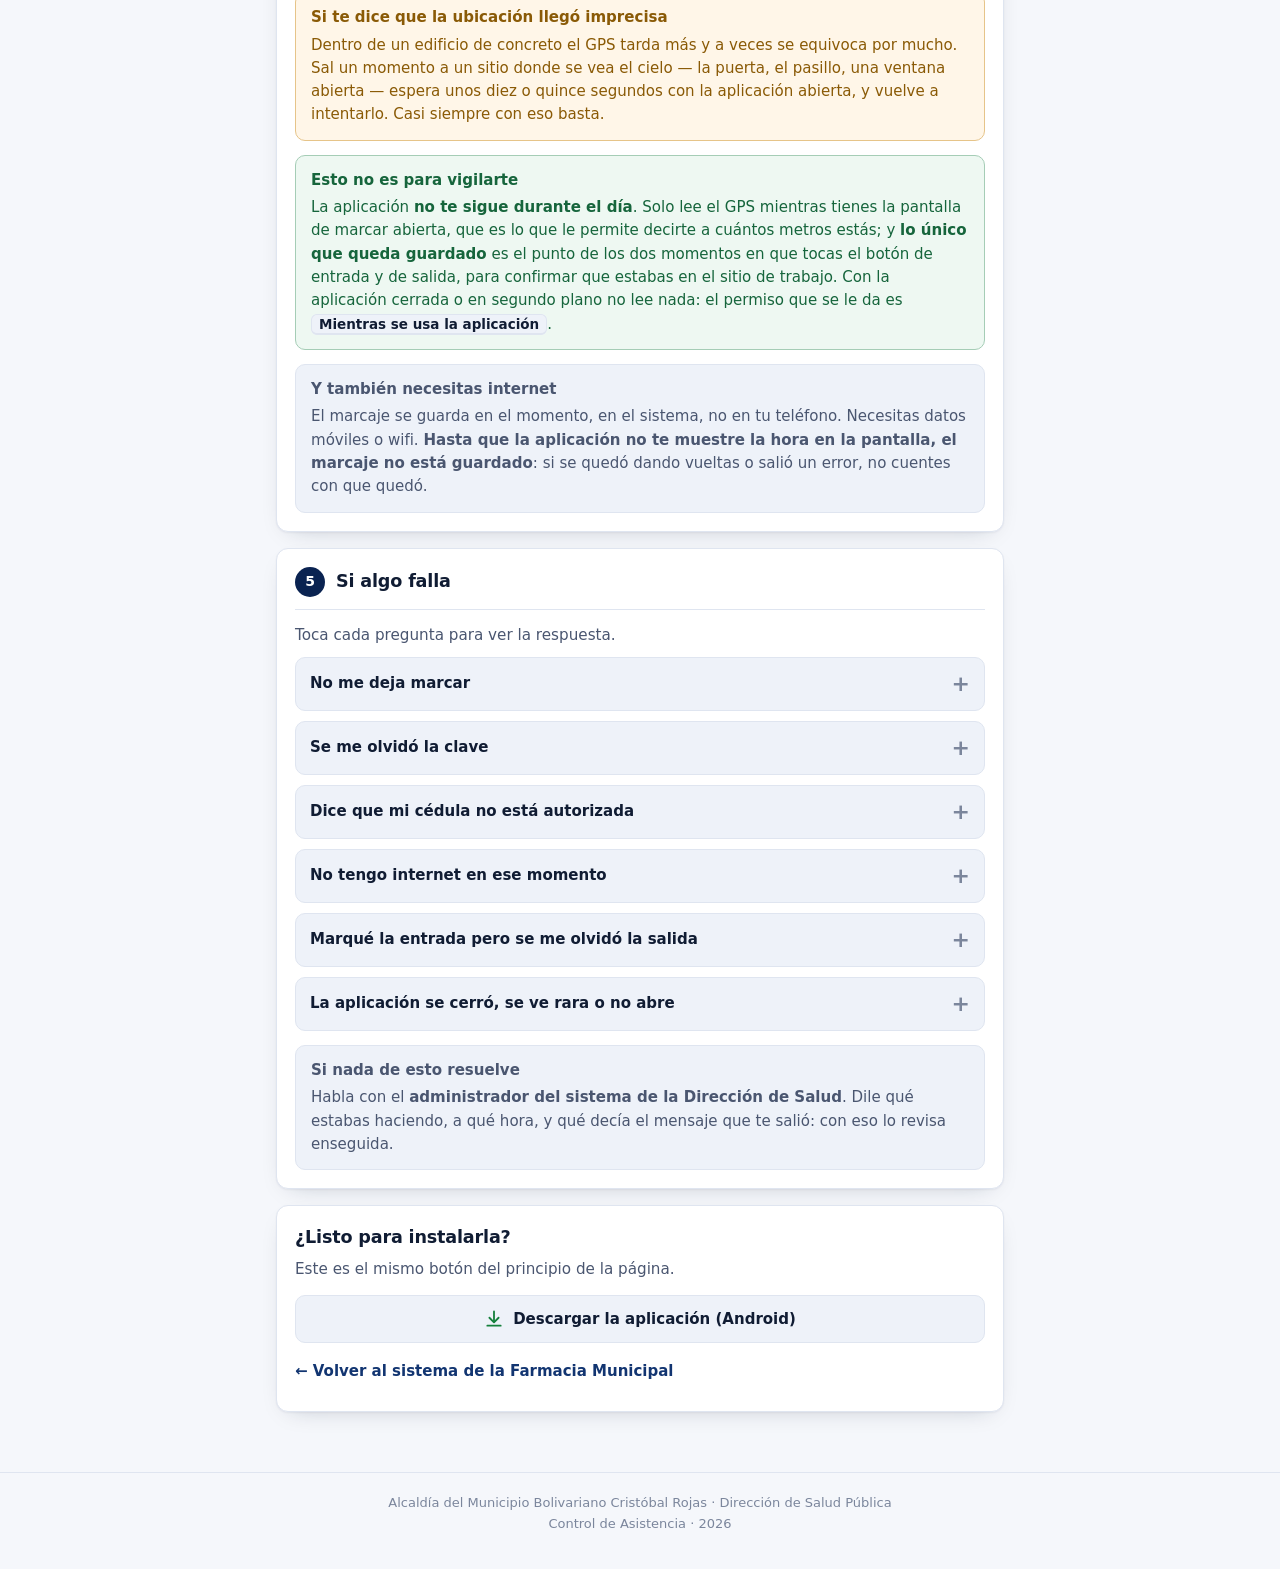
==== commit b6edf3c3: "Subo la aplicacion (1.2.0) y arreglo el boton de descarga, que daba error La pagina de descarga esta" ====
--- a/app-asistencia.html
+++ b/app-asistencia.html
@@ -317,8 +317,8 @@
               recuadro marcado "NOVEDADES DE ESTA VERSIÓN")
              ══════════════════════════════════════════════════════════════ -->
         <p class="meta-apk">
-          Versión <span id="version-app">1.1.0</span> ·
-          <span id="peso-app">~15 MB</span> ·
+          Versión <span id="version-app">1.2.0</span> ·
+          <span id="peso-app">14,5 MB</span> ·
           Necesitas Android 7.0 o más nuevo
         </p>
         <!-- ⬆⬆ FIN DEL HUECO DE VERSIÓN Y PESO ⬆⬆ -->
@@ -467,6 +467,9 @@
           Si le diste que no, se arregla en <kbd>Ajustes</kbd> → <kbd>Aplicaciones</kbd> →
           <kbd>Farmacia Asistencia</kbd> → <kbd>Permisos</kbd> → <kbd>Ubicación</kbd> →
           <kbd>Mientras se usa la aplicación</kbd>.
+          <span class="nota">En los teléfonos nuevos, esa misma pantalla te deja escoger entre
+          <kbd>Precisa</kbd> y <kbd>Aproximada</kbd>: tiene que quedar en <strong>Precisa</strong>.
+          Con la aproximada la aplicación no te deja marcar y te lo dice en rojo.</span>
         </li>
         <li>
           <strong>Estar de verdad en el sitio.</strong> La aplicación te dice, antes de que
@@ -485,10 +488,12 @@
 
       <div class="aviso ok">
         <b>Esto no es para vigilarte</b>
-        La aplicación <strong>no te sigue durante el día</strong>. Tu ubicación se toma
-        únicamente en los dos momentos en que tocas el botón de marcar entrada y de marcar
-        salida, y solo para confirmar que estabas en el sitio de trabajo. Ni antes, ni
-        después, ni cuando la aplicación está cerrada.
+        La aplicación <strong>no te sigue durante el día</strong>. Solo lee el GPS
+        mientras tienes la pantalla de marcar abierta, que es lo que le permite decirte a
+        cuántos metros estás; y <strong>lo único que queda guardado</strong> es el punto de
+        los dos momentos en que tocas el botón de entrada y de salida, para confirmar que
+        estabas en el sitio de trabajo. Con la aplicación cerrada o en segundo plano no lee
+        nada: el permiso que se le da es <kbd>Mientras se usa la aplicación</kbd>.
       </div>
 
       <div class="aviso neutro">
@@ -508,7 +513,8 @@
       <details class="pregunta">
         <summary>No me deja marcar</summary>
         <div class="cuerpo">
-          <p>Lee el mensaje que salió en la pantalla, porque ahí está el motivo. Solo hay cuatro:</p>
+          <p>Lee el mensaje que salió en la pantalla, porque ahí está el motivo. Casi siempre
+          es uno de estos:</p>
           <p><b>1. “Fuera del horario permitido”.</b> Estás intentando marcar fuera de las franjas:
           entrada de 7:00 a 8:45 de la mañana, salida de 4:30 a 6:30 de la tarde. No hay nada que
           hacer desde el teléfono; avísale al administrador.</p>
@@ -520,6 +526,8 @@
           espera un momento.</p>
           <p><b>4. “Ya marcaste”.</b> La entrada y la salida se marcan una sola vez por día. Si
           la hora que quedó está mal, solo el administrador puede corregirla.</p>
+          <p><b>5. “El teléfono está dando una ubicación falsa”.</b> Tienes encendida una
+          aplicación de GPS simulado. Apágala en los ajustes del teléfono y vuelve a intentar.</p>
         </div>
       </details>
 
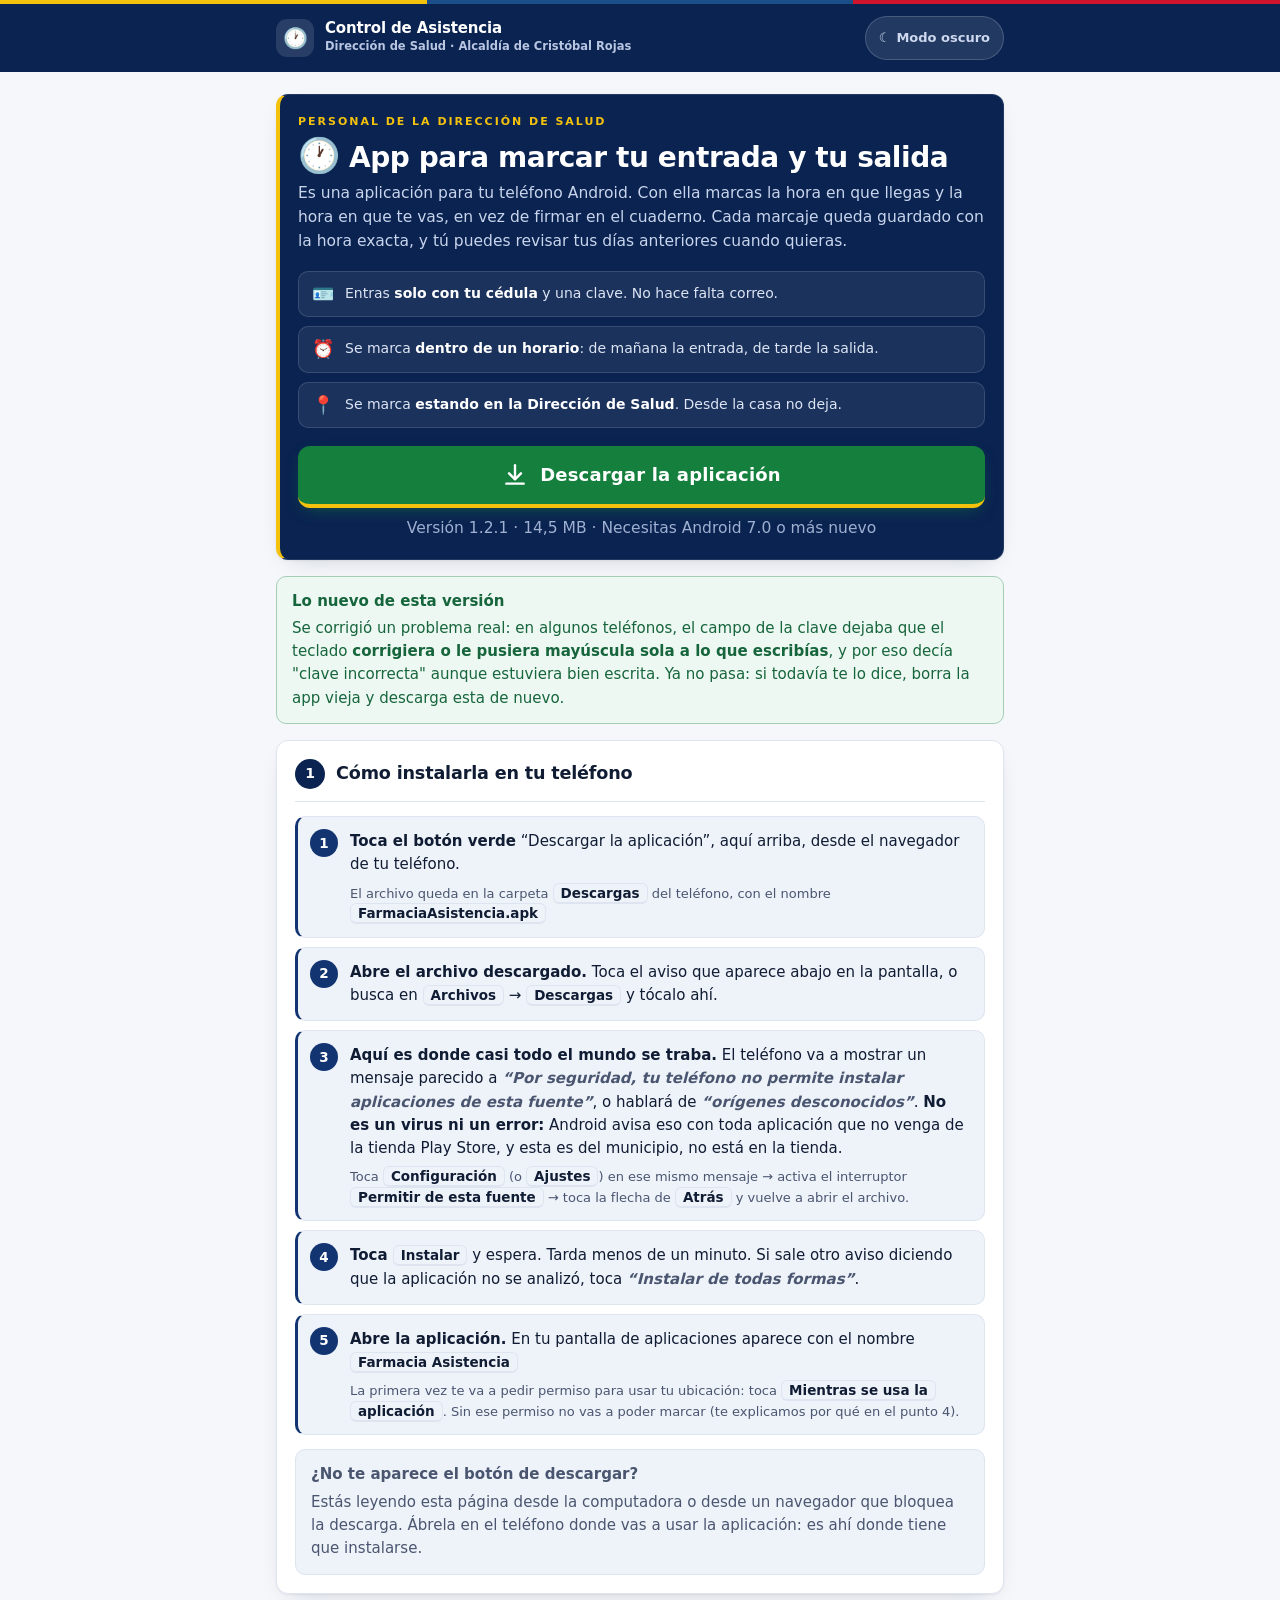
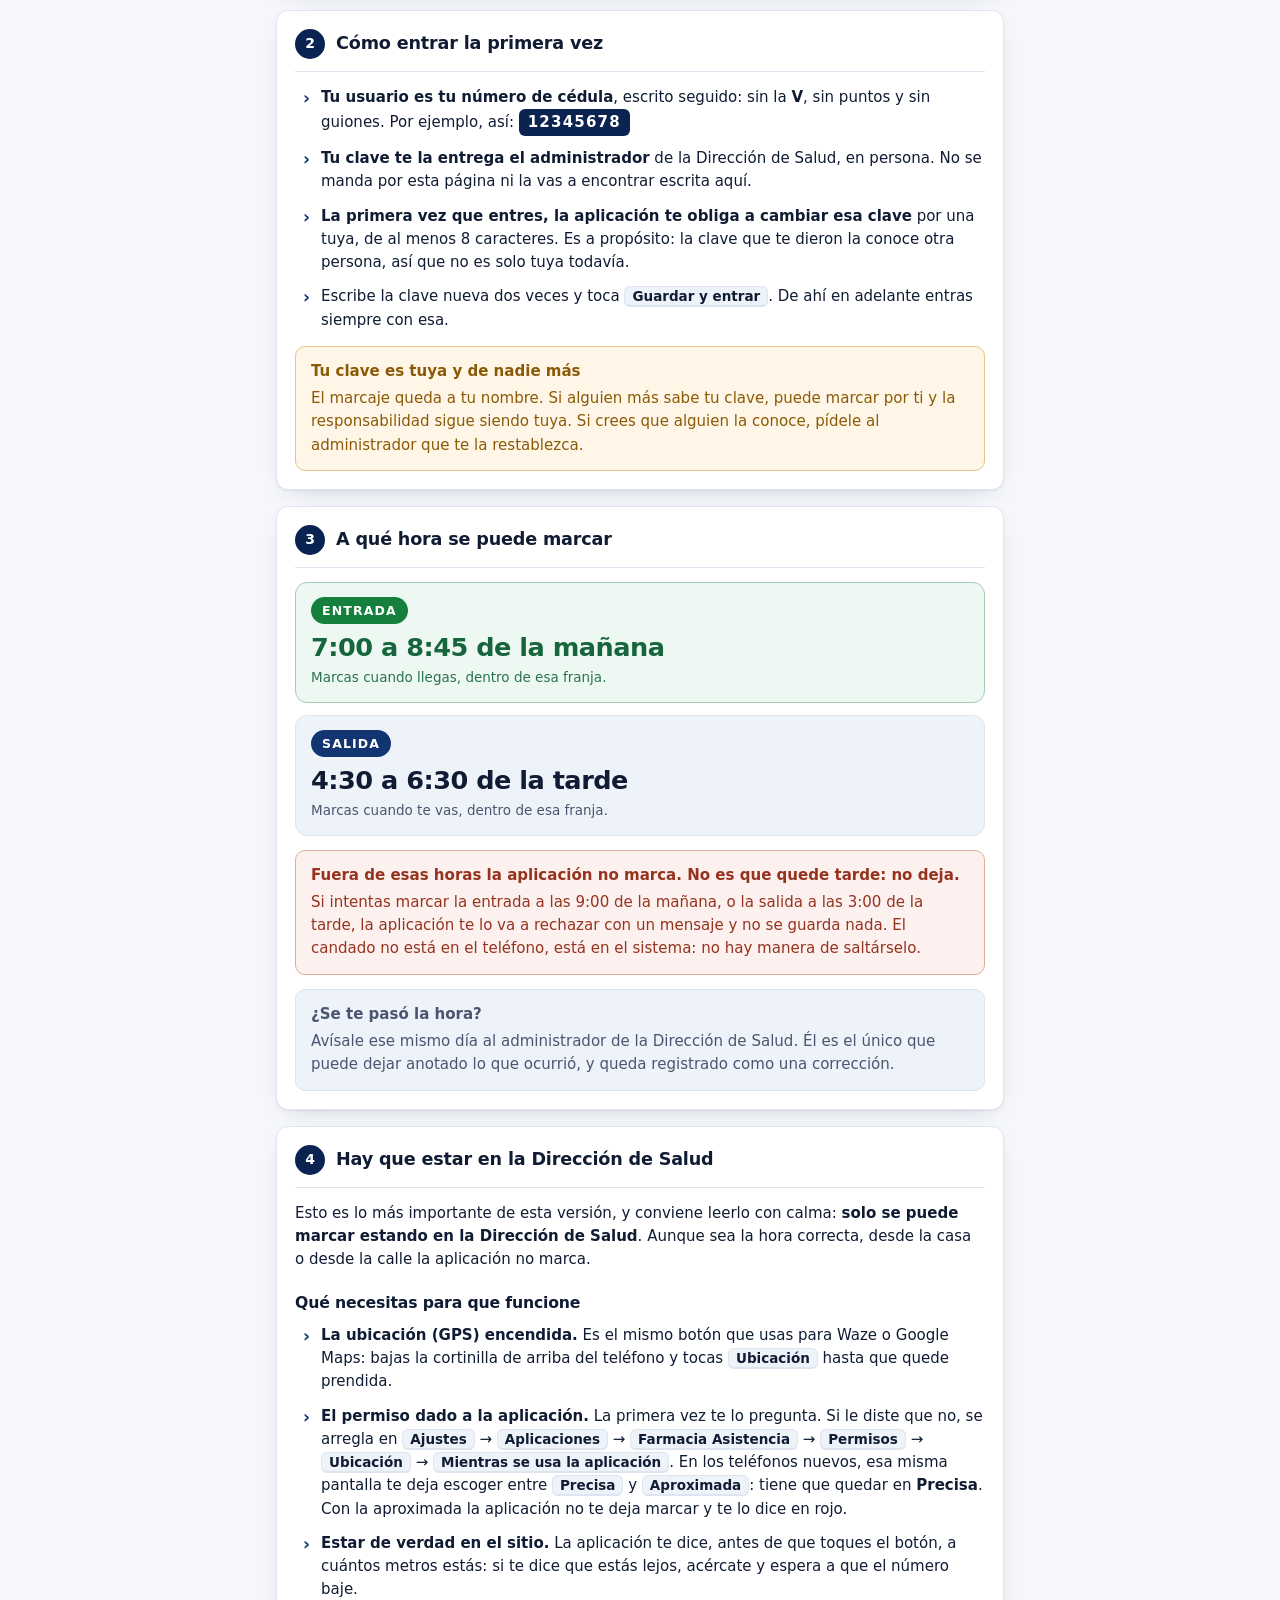
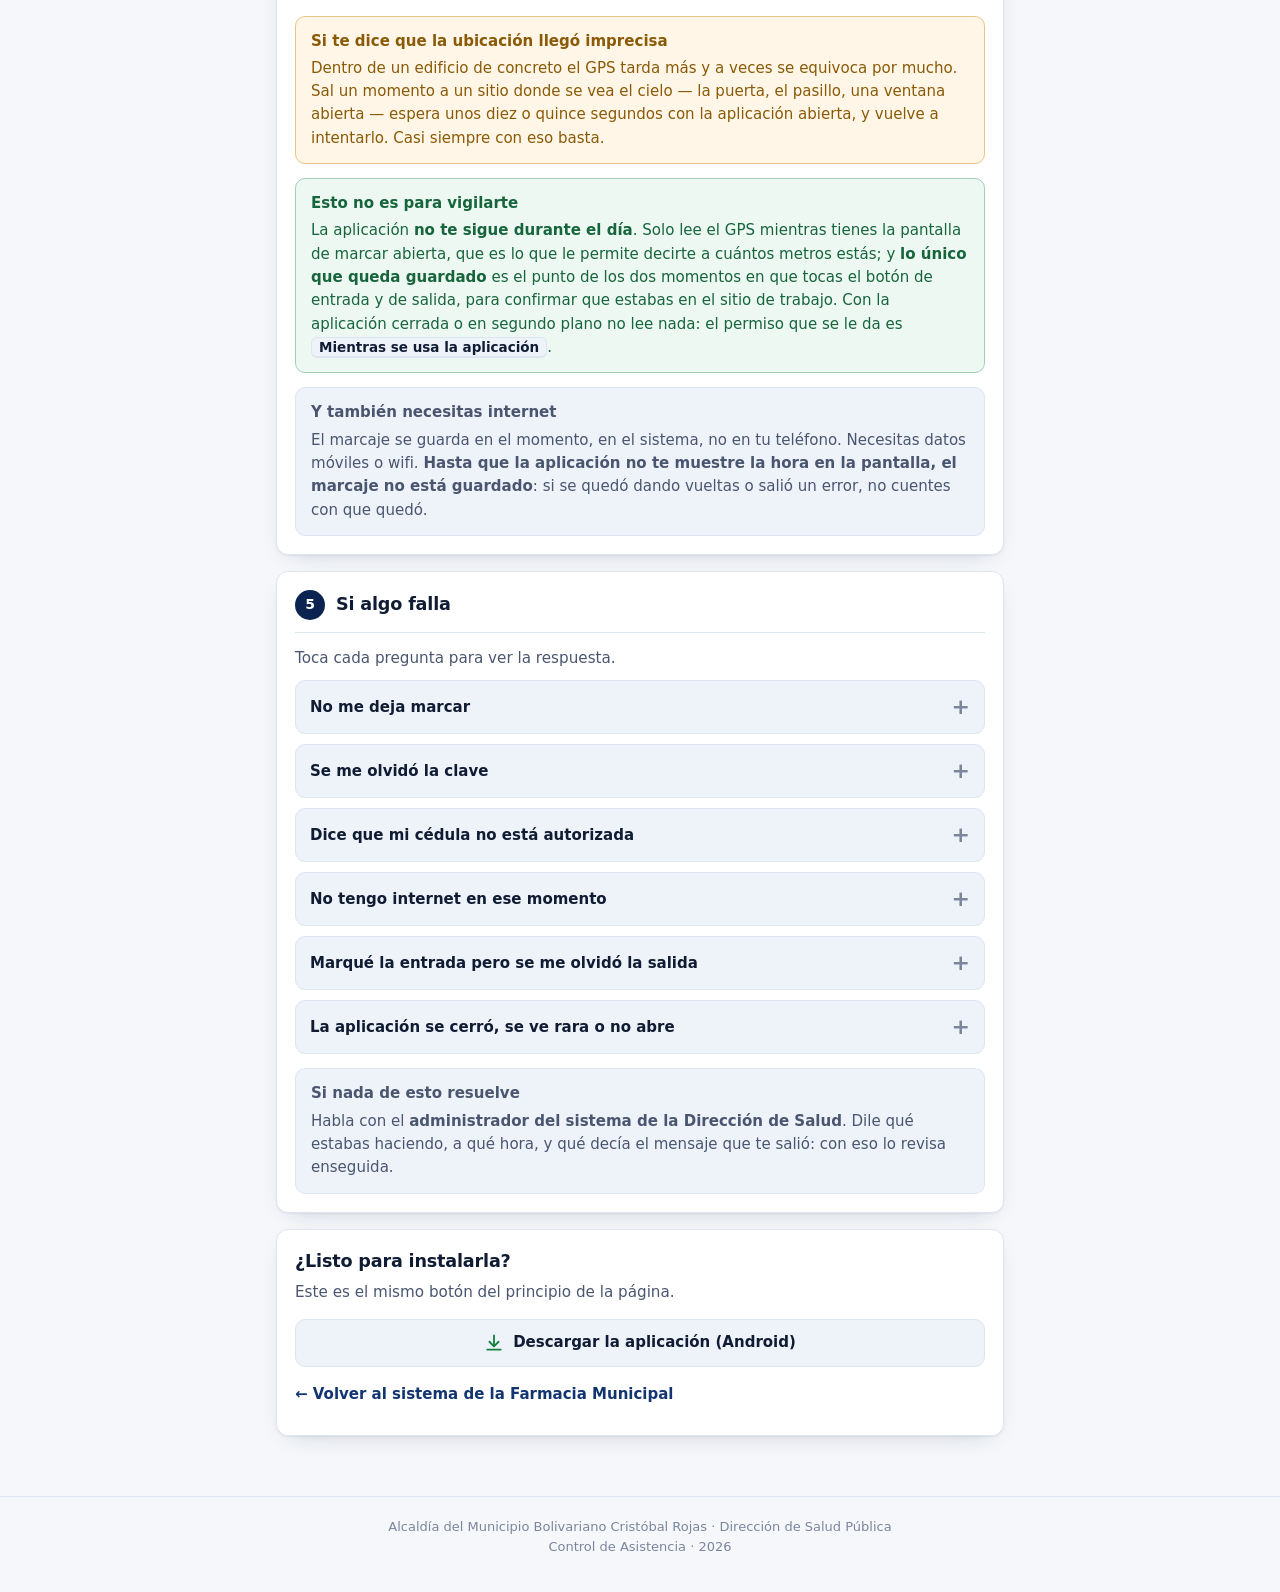
==== commit ced616ad: "App de Asistencia: corrijo que la clave decía "incorrecta" aunque estuviera bien El campo de la clav" ====
--- a/app-asistencia.html
+++ b/app-asistencia.html
@@ -317,7 +317,7 @@
               recuadro marcado "NOVEDADES DE ESTA VERSIÓN")
              ══════════════════════════════════════════════════════════════ -->
         <p class="meta-apk">
-          Versión <span id="version-app">1.2.0</span> ·
+          Versión <span id="version-app">1.2.1</span> ·
           <span id="peso-app">14,5 MB</span> ·
           Necesitas Android 7.0 o más nuevo
         </p>
@@ -328,9 +328,10 @@
     <!-- ═══════════ NOVEDADES DE ESTA VERSIÓN ═══════════ -->
     <div class="aviso ok" style="margin:16px 0">
       <b>Lo nuevo de esta versión</b>
-      Ahora el marcaje <strong>solo funciona estando en la Dirección de Salud</strong>:
-      la aplicación toma tu ubicación al momento de marcar y te dice a cuántos metros
-      estás. Más abajo, en el punto 4, te explicamos bien cómo funciona eso.
+      Se corrigió un problema real: en algunos teléfonos, el campo de la clave dejaba
+      que el teclado <strong>corrigiera o le pusiera mayúscula sola a lo que escribías</strong>,
+      y por eso decía "clave incorrecta" aunque estuviera bien escrita. Ya no pasa: si
+      todavía te lo dice, borra la app vieja y descarga esta de nuevo.
     </div>
 
     <!-- ═══════════ 2. INSTALACIÓN ═══════════ -->
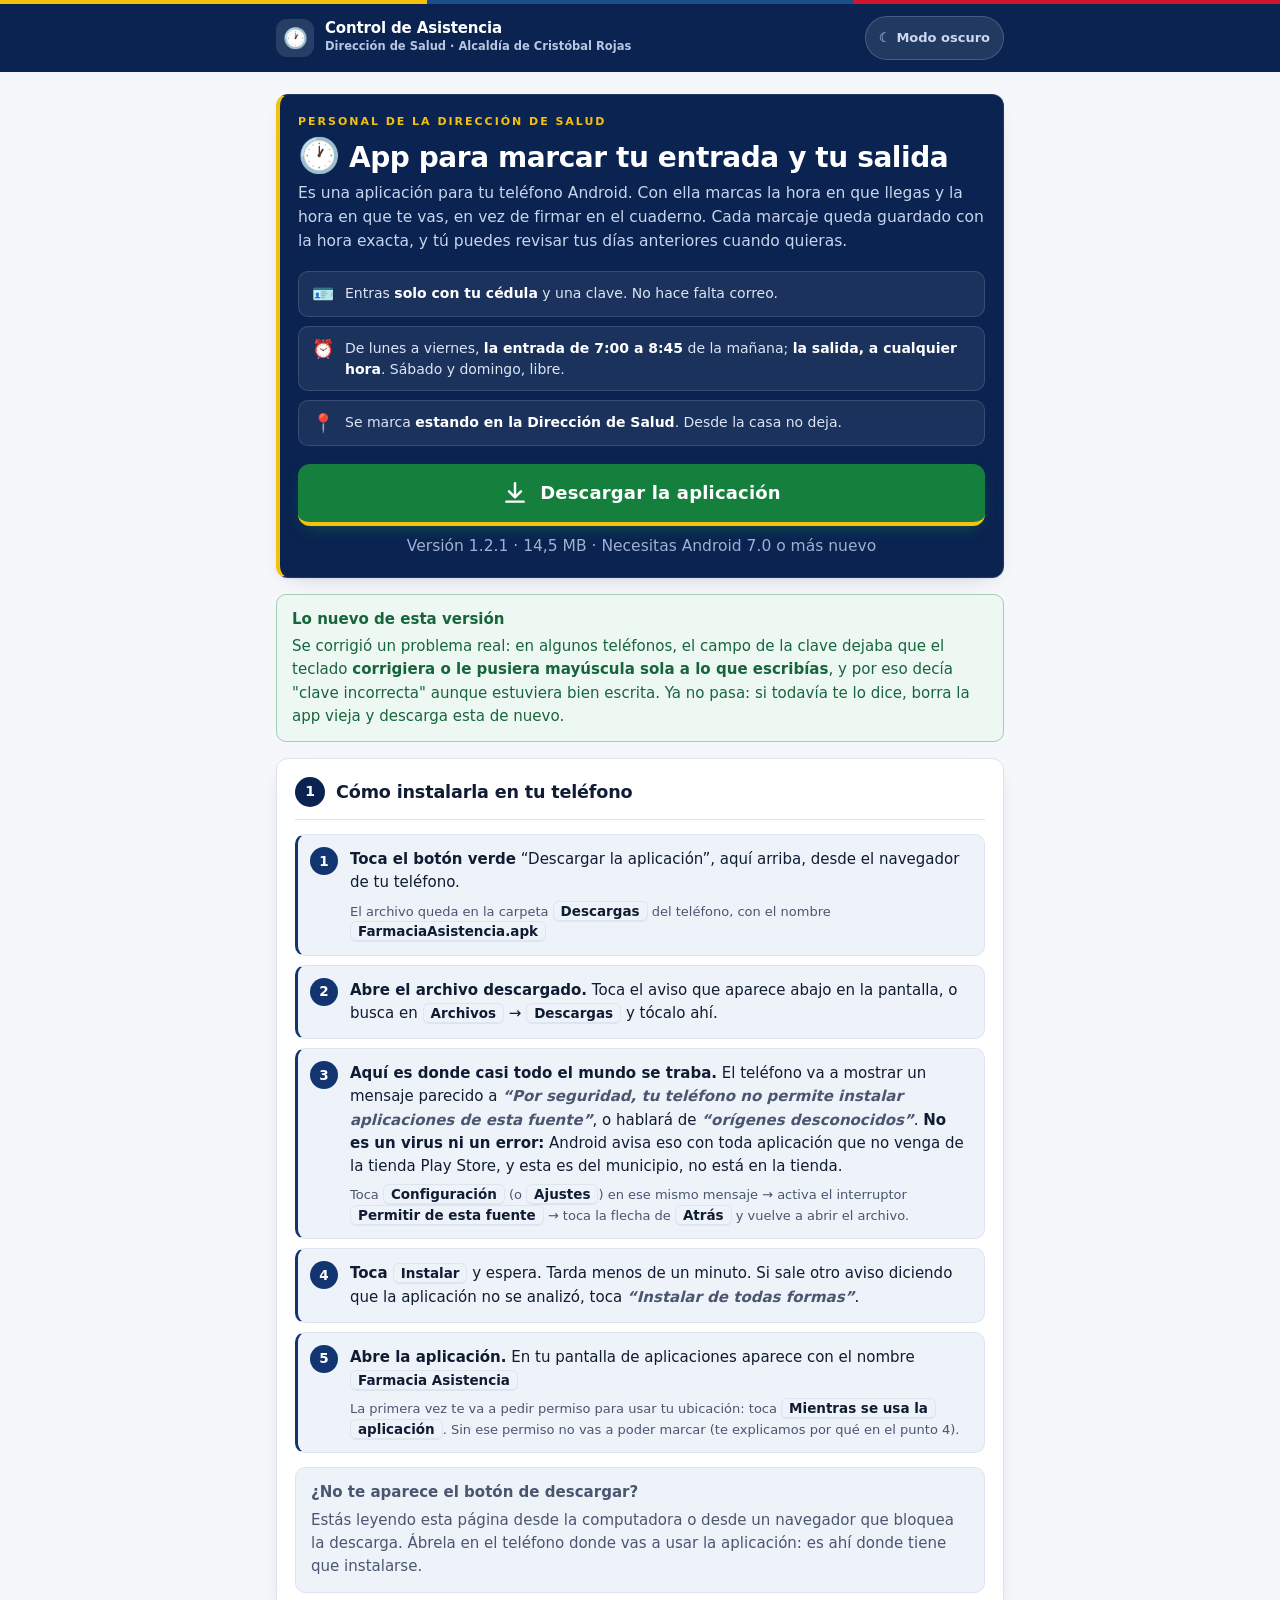
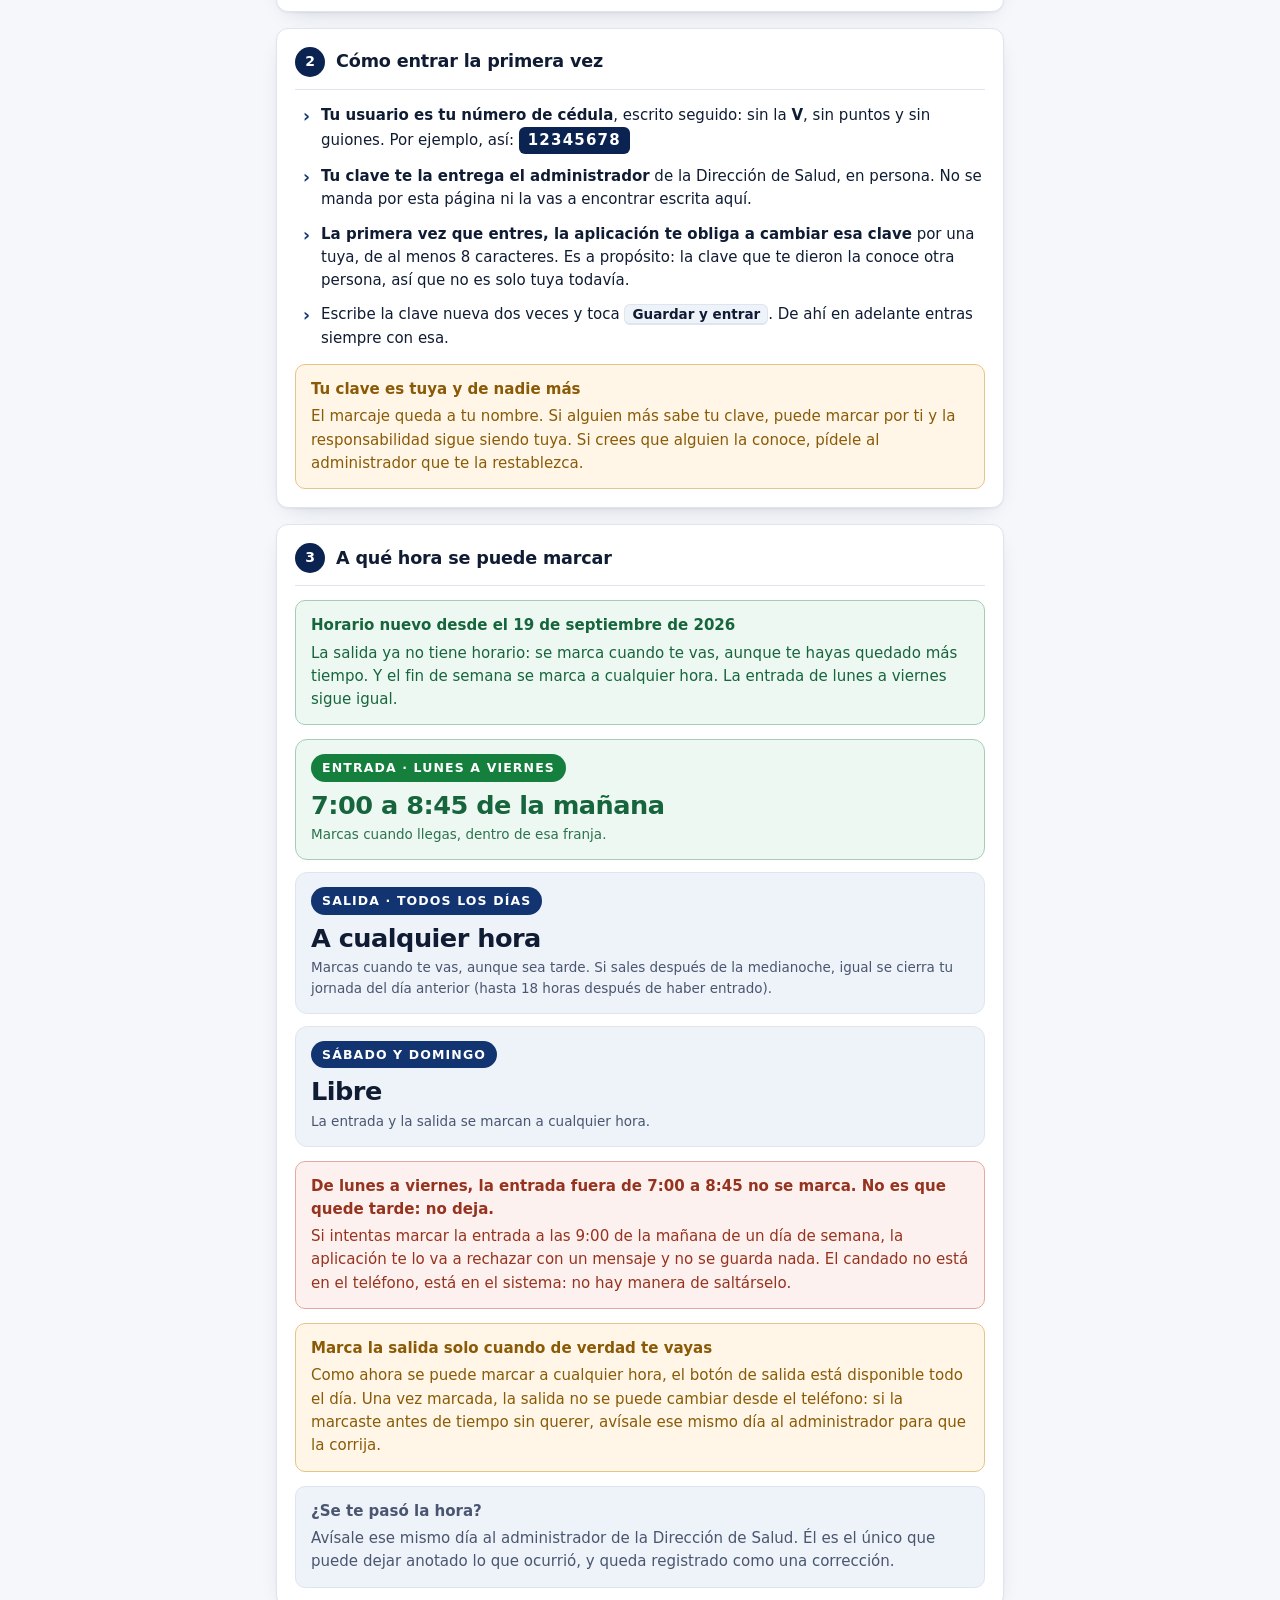
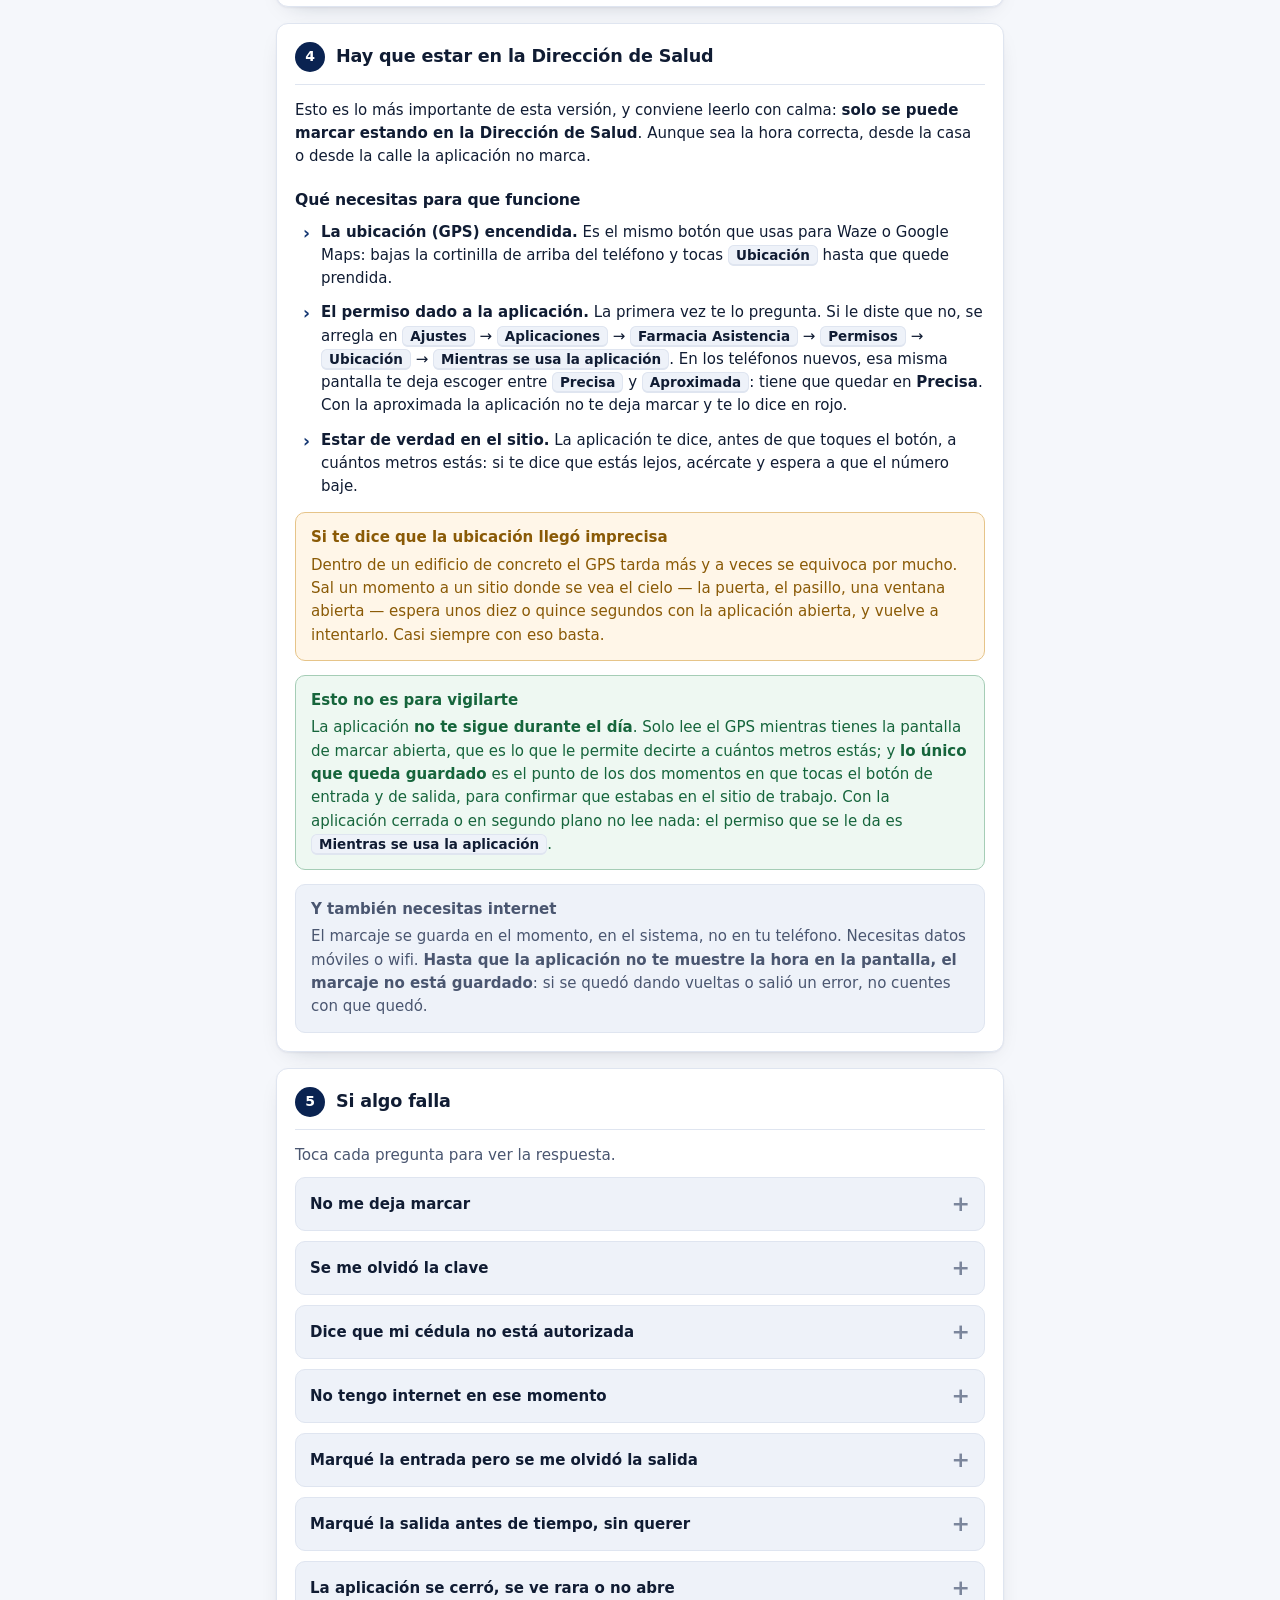
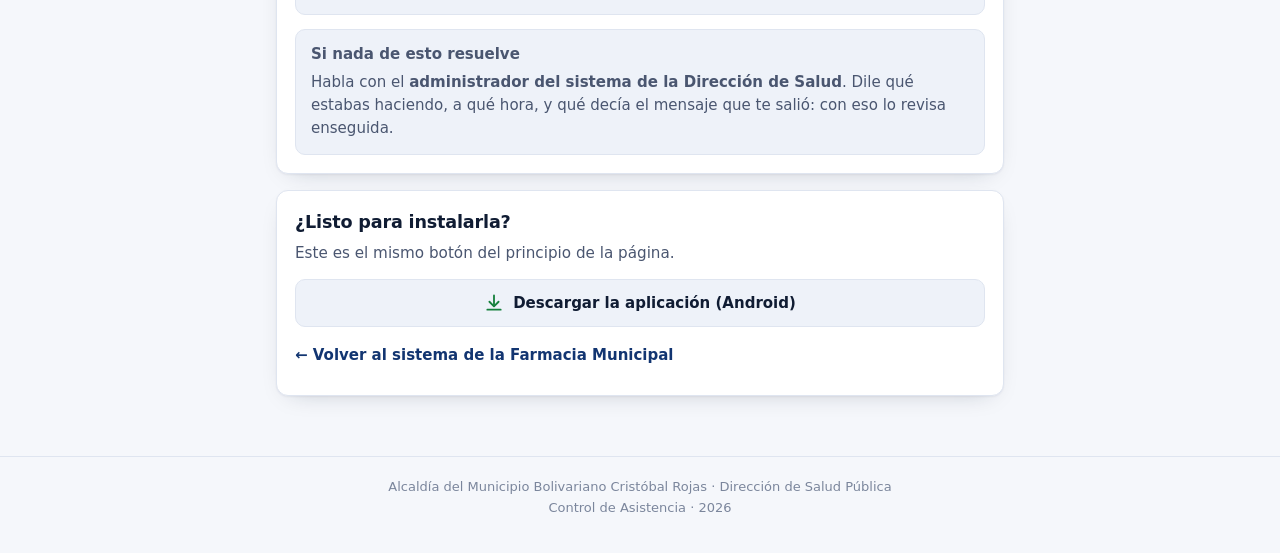
==== commit 4e67d7c3: "Asistencia de Salud: la salida se marca a cualquier hora y el fin de semana no tiene horario - De lu" ====
--- a/app-asistencia.html
+++ b/app-asistencia.html
@@ -293,7 +293,7 @@
 
       <div class="resumen">
         <div><span aria-hidden="true">🪪</span><span>Entras <b>solo con tu cédula</b> y una clave. No hace falta correo.</span></div>
-        <div><span aria-hidden="true">⏰</span><span>Se marca <b>dentro de un horario</b>: de mañana la entrada, de tarde la salida.</span></div>
+        <div><span aria-hidden="true">⏰</span><span>De lunes a viernes, <b>la entrada de 7:00 a 8:45</b> de la mañana; <b>la salida, a cualquier hora</b>. Sábado y domingo, libre.</span></div>
         <div><span aria-hidden="true">📍</span><span>Se marca <b>estando en la Dirección de Salud</b>. Desde la casa no deja.</span></div>
       </div>
 
@@ -419,24 +419,46 @@
     <section class="tarjeta">
       <div class="tit"><span class="num">3</span><h2>A qué hora se puede marcar</h2></div>
 
+      <div class="aviso ok" style="margin-top:0;margin-bottom:14px">
+        <b>Horario nuevo desde el 19 de septiembre de 2026</b>
+        La salida ya no tiene horario: se marca cuando te vas, aunque te hayas quedado más
+        tiempo. Y el fin de semana se marca a cualquier hora. La entrada de lunes a viernes
+        sigue igual.
+      </div>
+
       <div class="horario">
         <div class="franja ent">
-          <span class="etq">Entrada</span>
+          <span class="etq">Entrada · lunes a viernes</span>
           <span class="hora">7:00 a 8:45 de la mañana</span>
           <span class="det">Marcas cuando llegas, dentro de esa franja.</span>
         </div>
         <div class="franja sal">
-          <span class="etq">Salida</span>
-          <span class="hora">4:30 a 6:30 de la tarde</span>
-          <span class="det">Marcas cuando te vas, dentro de esa franja.</span>
+          <span class="etq">Salida · todos los días</span>
+          <span class="hora">A cualquier hora</span>
+          <span class="det">Marcas cuando te vas, aunque sea tarde. Si sales después de la
+          medianoche, igual se cierra tu jornada del día anterior (hasta 18 horas después de
+          haber entrado).</span>
+        </div>
+        <div class="franja sal">
+          <span class="etq">Sábado y domingo</span>
+          <span class="hora">Libre</span>
+          <span class="det">La entrada y la salida se marcan a cualquier hora.</span>
         </div>
       </div>
 
       <div class="aviso bad">
-        <b>Fuera de esas horas la aplicación no marca. No es que quede tarde: no deja.</b>
-        Si intentas marcar la entrada a las 9:00 de la mañana, o la salida a las 3:00 de la
-        tarde, la aplicación te lo va a rechazar con un mensaje y no se guarda nada. El
-        candado no está en el teléfono, está en el sistema: no hay manera de saltárselo.
+        <b>De lunes a viernes, la entrada fuera de 7:00 a 8:45 no se marca. No es que quede tarde: no deja.</b>
+        Si intentas marcar la entrada a las 9:00 de la mañana de un día de semana, la
+        aplicación te lo va a rechazar con un mensaje y no se guarda nada. El candado no está
+        en el teléfono, está en el sistema: no hay manera de saltárselo.
+      </div>
+
+      <div class="aviso warn">
+        <b>Marca la salida solo cuando de verdad te vayas</b>
+        Como ahora se puede marcar a cualquier hora, el botón de salida está disponible todo
+        el día. Una vez marcada, la salida no se puede cambiar desde el teléfono: si la
+        marcaste antes de tiempo sin querer, avísale ese mismo día al administrador para que
+        la corrija.
       </div>
 
       <div class="aviso neutro">
@@ -516,9 +538,9 @@
         <div class="cuerpo">
           <p>Lee el mensaje que salió en la pantalla, porque ahí está el motivo. Casi siempre
           es uno de estos:</p>
-          <p><b>1. “Fuera del horario permitido”.</b> Estás intentando marcar fuera de las franjas:
-          entrada de 7:00 a 8:45 de la mañana, salida de 4:30 a 6:30 de la tarde. No hay nada que
-          hacer desde el teléfono; avísale al administrador.</p>
+          <p><b>1. “Fuera del horario permitido”.</b> Estás intentando marcar la entrada un día de
+          semana fuera de la franja de 7:00 a 8:45 de la mañana. La salida y el fin de semana no
+          tienen horario. No hay nada que hacer desde el teléfono; avísale al administrador.</p>
           <p><b>2. “Estás a tantos metros de la Dirección de Salud”.</b> No estás en el sitio, o el
           GPS todavía no se ha afinado. Acércate, sal donde se vea el cielo, espera unos segundos
           e inténtalo otra vez.</p>
@@ -558,8 +580,8 @@
         <summary>No tengo internet en ese momento</summary>
         <div class="cuerpo">
           <p>El marcaje <b>no queda pendiente</b> ni se guarda para después: si no hay conexión,
-          no se marcó. Busca señal o conéctate a un wifi y marca de una vez, siempre dentro de
-          la franja de horario.</p>
+          no se marcó. Busca señal o conéctate a un wifi y marca de una vez. Si es la entrada de
+          un día de semana, tiene que ser dentro de la franja de 7:00 a 8:45.</p>
           <p>Si la franja se venció mientras peleabas con la señal, avísale al administrador ese
           mismo día para que lo deje anotado.</p>
         </div>
@@ -568,9 +590,18 @@
       <details class="pregunta">
         <summary>Marqué la entrada pero se me olvidó la salida</summary>
         <div class="cuerpo">
-          <p>Después de las 6:30 de la tarde ya no se puede marcar salida, y el día queda con la
-          entrada sola. Avísale al administrador para que lo corrija y quede claro a qué hora te
-          fuiste.</p>
+          <p>Márcala en cuanto te acuerdes: la salida no tiene horario. Sirve incluso después de la
+          medianoche, hasta 18 horas después de haber entrado.</p>
+          <p>Si ya pasó más que eso, el día queda con la entrada sola. Avísale al administrador
+          para que lo corrija y quede claro a qué hora te fuiste.</p>
+        </div>
+      </details>
+
+      <details class="pregunta">
+        <summary>Marqué la salida antes de tiempo, sin querer</summary>
+        <div class="cuerpo">
+          <p>Una vez marcada, la salida no se puede cambiar desde el teléfono. Avísale ese mismo
+          día al <b>administrador</b>: él la corrige y la corrección queda anotada.</p>
         </div>
       </details>
 
